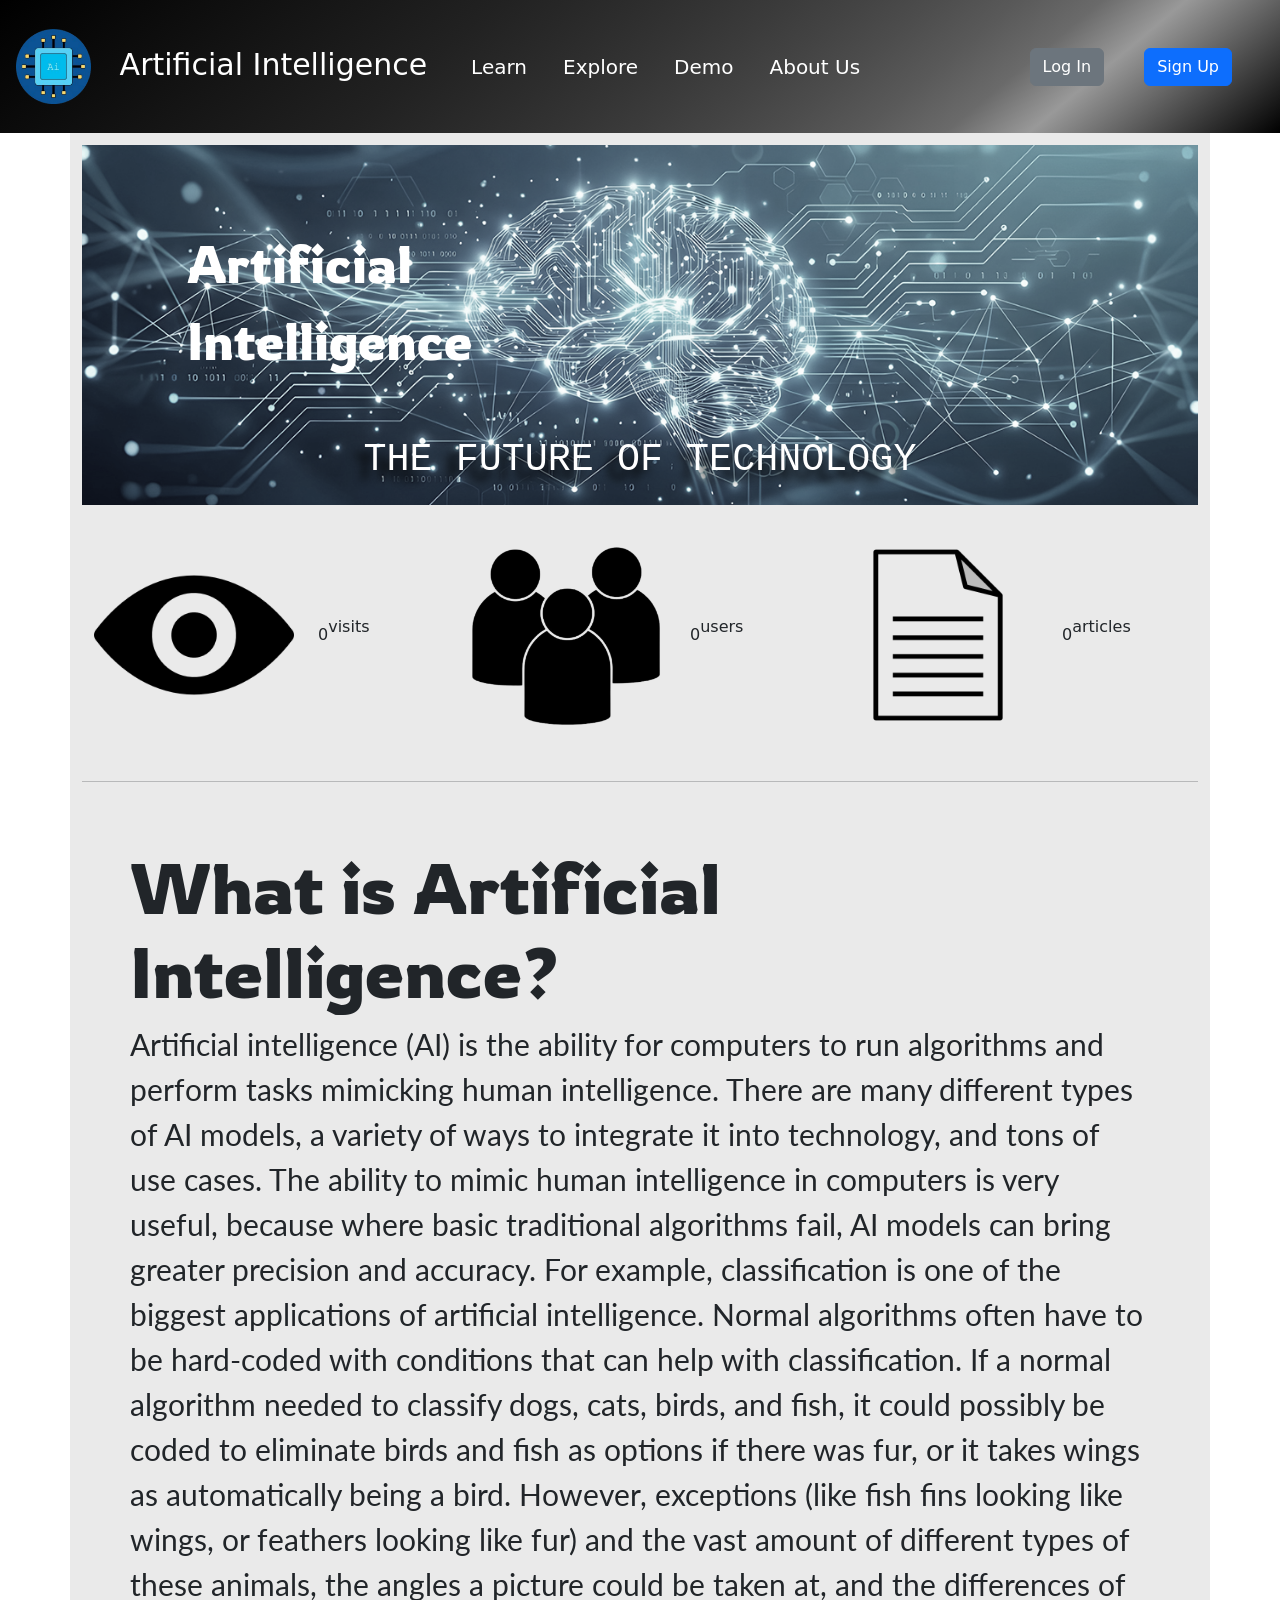
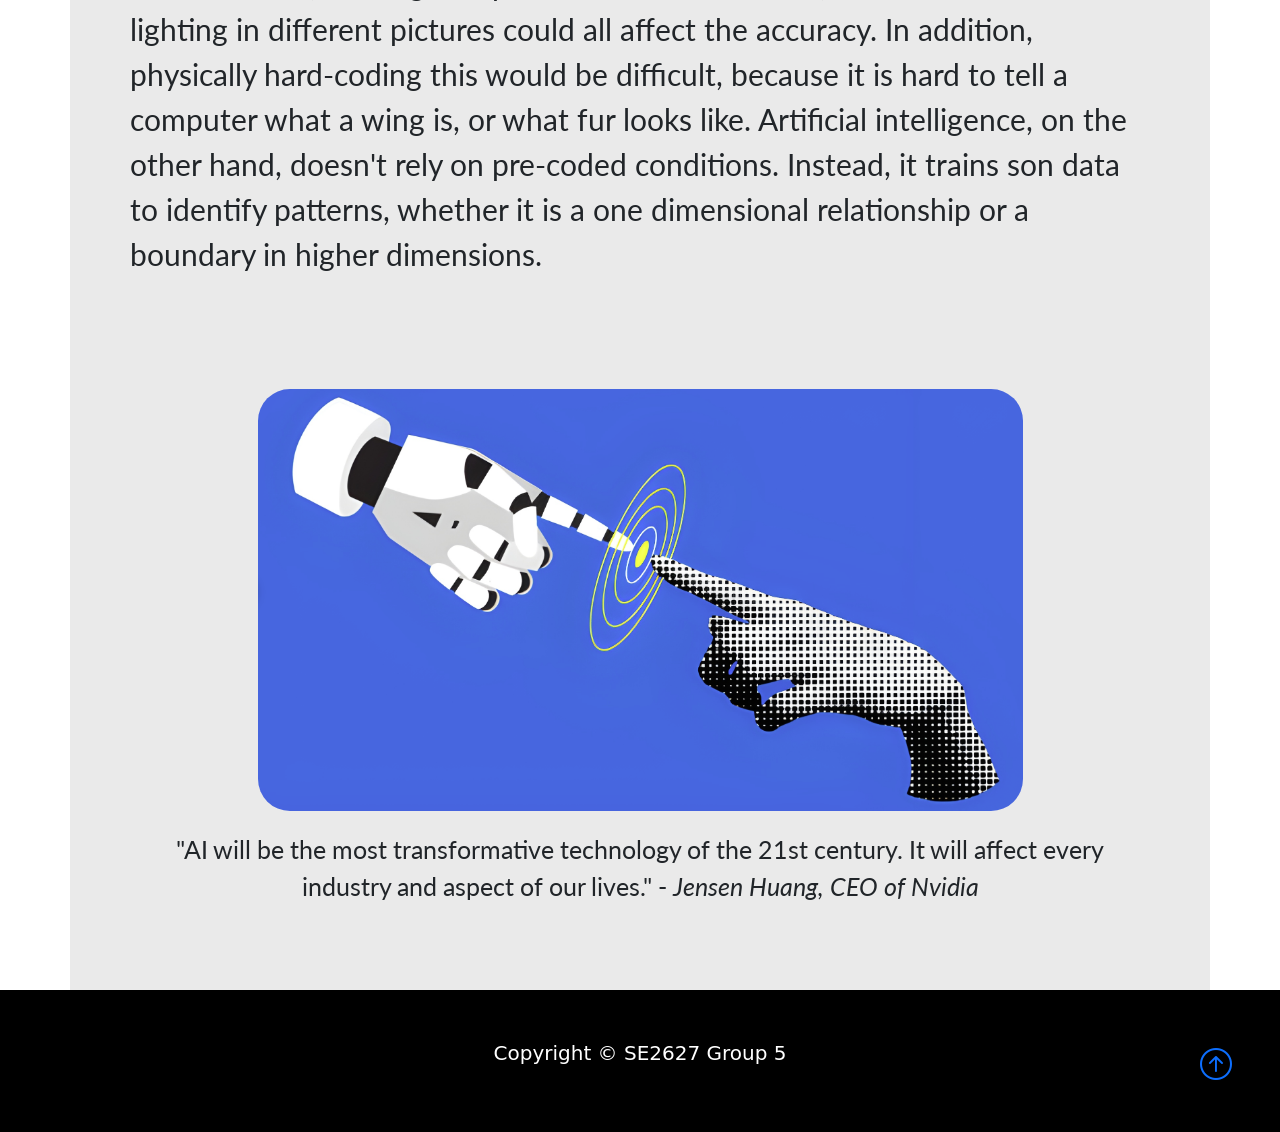
==== index.html @ 931334d9 "header fixing - minor css edits - container update" ====
<!doctype html>
<html lang="en">
  <head>
    <meta charset="UTF-8" />
    <meta name="viewport" content="width=device-width, initial-scale=1.0" />
    <title>Artificial Intelligence</title>
    <link rel="stylesheet" href="styles.css" />
    <link
      href="https://cdn.jsdelivr.net/npm/bootstrap@5.3.8/dist/css/bootstrap.min.css"
      rel="stylesheet"
      integrity="sha384-sRIl4kxILFvY47J16cr9ZwB07vP4J8+LH7qKQnuqkuIAvNWLzeN8tE5YBujZqJLB"
      crossorigin="anonymous"
    />
    <link
      rel="stylesheet"
      href="https://cdn.jsdelivr.net/npm/bootstrap-icons@1.13.1/font/bootstrap-icons.min.css"
    />

    <script
      src="https://cdn.jsdelivr.net/npm/bootstrap@5.3.8/dist/js/bootstrap.bundle.min.js"
      integrity="sha384-FKyoEForCGlyvwx9Hj09JcYn3nv7wiPVlz7YYwJrWVcXK/BmnVDxM+D2scQbITxI"
      crossorigin="anonymous"
    ></script>

    <link rel="icon" href="img/logo.png" />
  </head>

  <body>
    <header>
      <nav class="navbar navbar-expand-lg fixed-top">
        <div class="container-fluid p-3">
          <a class="navbar-brand text navtitle" href="#">
            <img src="img/logo.png" alt="logo" height="75" />
            &nbsp;&nbsp;Artificial Intelligence
          </a>
          <button
            class="navbar-toggler"
            type="button"
            data-bs-toggle="collapse"
            data-bs-target="#navbarSupportedContent"
            aria-controls="navbarSupportedContent"
            aria-expanded="false"
            aria-label="Toggle navigation"
          >
            <span class="navbar-toggler-icon"></span>
          </button>
          <div class="collapse navbar-collapse" id="navbarSupportedContent">
            <ul class="navbar-nav">
              <li class="nav-item">
                <a class="nav-link text" href="learn.html">Learn</a>
              </li>
              <li class="nav-item">
                <a class="nav-link text" href="explore.html">Explore</a>
              </li>
              <li class="nav-item">
                <a class="nav-link text" href="demo.html">Demo</a>
              </li>
              <li class="nav-item">
                <a class="nav-link text" href="about-us.html">About Us</a>
              </li>
            </ul>
            <div class="navbar-nav ms-auto">
              <button class="btn btn-secondary nav-btn-format" type="button">
                Log In
              </button>
              <button class="btn btn-primary nav-btn-format" type="button">
                Sign Up
              </button>
            </div>
          </div>
        </div>
      </nav>
    </header>
    <div class="container-xl" style="padding-top: 60px;">
        <section class="head-title" style="margin-top: 85px;">
          <div class="container-fluid">
              <div class="row">
              <div class="col-5 offset-1">
                  <p class="title-text">Artificial Intelligence</p>
              </div>
              </div>
              <div class="row">
              <p class="subtitle-text text-center">THE FUTURE OF TECHNOLOGY</p>
              </div>
          </div>
        </section>
        <section class="stats">
        <div class="container-fluid">
            <div class="row">
            <div class="col visits d-inline stat-img">
                <img src="img/views.png" alt="Views" height="80" />
            </div>
            <div class="col stat-txt d-flex justify-items-center">
                <span class="visits-amount">0</span>
                <p class="visits-text">visits</p>
            </div>
            <div class="col users d-inline stat-img">
                <img src="img/users.png" alt="Users" />
            </div>
            <div class="col stat-txt d-flex justify-items-center">
                <span class="users-amount">0</span>
                <p class="users-text">users</p>
            </div>
            <div class="col articles d-inline stat-img">
                <img src="img/articles.png" alt="Articles" />
            </div>
            <div class="col stat-txt d-flex justify-items-center">
                <span class="articles-amount">0</span>
                <p class="articles-text">articles</p>
            </div>
            </div>
        </div>
        </section>
        <hr />
        <section class="main-content">
            <div class="container-fluid p-5">
                <h1 class="subtitle">What is Artificial Intelligence?</h1>
                <p class="subtext">Artificial intelligence (AI) is the ability for computers to run algorithms and perform tasks mimicking
                    human intelligence. There are many different types of AI models, a variety of ways to integrate it into
                    technology, and tons of use cases. The ability to mimic human intelligence in computers is very useful,
                    because where basic traditional algorithms fail, AI models can bring greater precision and accuracy. For
                    example, classification is one of the biggest applications of artificial intelligence. Normal algorithms
                    often have to be hard-coded with conditions that can help with classification. If a normal algorithm
                    needed to classify dogs, cats, birds, and fish, it could possibly be coded to eliminate birds and fish
                    as options if there was fur, or it takes wings as automatically being a bird. However, exceptions (like
                    fish fins looking like wings, or feathers looking like fur) and the vast amount of different types of
                    these animals, the angles a picture could be taken at, and the differences of lighting in different
                    pictures could all affect the accuracy. In addition, physically hard-coding this would be difficult,
                    because it is hard to tell a computer what a wing is, or what fur looks like. Artificial intelligence,
                    on the other hand, doesn't rely on pre-coded conditions. Instead, it trains son data to identify
                    patterns, whether it is a one dimensional relationship or a boundary in higher dimensions.</p>
            </div>
            <div class="d-flex justify-content-center text-center p-5">
                <figure>
                    <img src="img/ai-human.png" alt="Robot and human hands" style="width: 75%;" class="rounded-5">
                    <figcaption>"AI will be the most transformative technology of the 21st century. It will affect every industry and aspect of our lives." - <em>Jensen Huang, CEO of Nvidia</em></figcaption>
                </figure>
                
            </div>
        </section>
    </div>
    <footer class="p-5 footer text-light text-center position-relative">
      <div class="container">
        <p class="lead footing">Copyright &copy; SE2627 Group 5</p>
        <a href="#" class="position-absolute bottom-0 end-0 p-5">
          <i class="bi bi-arrow-up-circle h2 icon-white"></i>
        </a>
      </div>
    </footer>
  </body>
</html>
---- styles.css ----
/* Imports */
@import url('https://fonts.googleapis.com/css2?family=Lato:ital,wght@0,100;0,300;0,400;0,700;0,900;1,100;1,300;1,400;1,700;1,900&family=Rowdies:wght@300;400;700&display=swap');

:root {
    --title-family: 'Rowdies', sans-serif;
    --general-family: 'Lato', sans-serif;
}

.nav-btn-format {
    margin-right: 2rem;
    margin-left: 0.5rem;
}

nav {
    background-image: linear-gradient(320deg, #000, #999, 35%, #000);
}

html {
    background-color: #FFFFFF;
}

div.container-xl {
    background-color: #EAEAEA !important;
}

a.text {
    color: white !important;
    transition: color 0.7s;
    display: inline-block;
    position: relative;
}

a.text:hover {
    color: rgb(188, 188, 188) !important;
}

a.text::after {
    content: '';
    width: 100%;
    transform: scaleX(0%);
    height: 2px;
    left: 0;
    bottom: 0;
    background-color: white !important;
    transition: transform 1s;
}

a.text:hover::after {
    transform: scaleX(100%)
}

a.navtitle {
    font-size: 30px;
}

li.nav-item {
    margin-left: 20px;
    font-size: 20px;
}

h1.main {
    font-family: var(--title-family);
    font-size: 7vw;
    justify-self: center;
    margin-top: 3rem;
}

h1.subtitle {
    font-family: var(--title-family);
    font-size: 70px;
}

p.subtext {
    font-family: var(--general-family);
    font-size: 30px;
}

figcaption {
    font-family: var(--general-family);
    font-size: 25px;
    padding: 20px;
}

footer {
    background-color: #000;
}

p.footing {
    color: white;
}

section.head-title {
    background-image: url("img/header.png");
    background-size: 100%;
    width: 100%;
    background-position: left center;
    filter: grayscale(75%);
}

section.learn-title {
    background-color: #1C3361;
}

section.head-title p.title-text {
    font-family: var(--title-family);
    font-size: 4vw;
    color: white;
    padding-top: 9vh;
}

section.head-title p.subtitle-text {
    font-family: 'Courier New', Courier, monospace;
    font-size: 3vw;
    color: white;
    text-shadow: -10px 10px 10px rgb(0, 0, 0);
    padding-top: 4vh;
}

section.stats img {
    height: 200px;
}

section.stats {
    padding: 30px 0;
}

section.stats div.stat-img {
    justify-items: flex-end;
    text-align: right;
}

section.stats div.stat-txt {
    justify-items: flex-start;
    align-items: center;
}

section.carousel {
    max-width: 90%;
    height: auto;
    margin: 50px auto;
}

.carousel-control-prev:hover, .carousel-control-next:hover {
    background-color:rgba(188, 188, 188, 0.2) !important;
}

.carousel-control-prev-icon, .carousel-control-next-icon {
    background-color:rgb(0, 0, 0) !important;
    border-radius: 9px;
}

section.learn p.title-text {
    font-family: var(--title-family);
    font-size: 5vw;
    text-align: center;
}


.code-piece-learn{
    width: 97%;
    margin: auto;
    border: 3px solid #EAEAEA;
    border-radius: 6px;
    position: relative;
    padding: 0.5rem;
    background-color: #F2F2F2;
}

section.learn .text-piece-learn{
    width: 97%;
    margin: auto;
    border-radius: 3px;
    position: relative;
    padding: 0.5rem;
    font-family: var(--general-family);
    font-size: 18px;
}

div.card {
    transition: transform 0.5s cubic-bezier(0.175, 0.885, 0.32, 1.875) 0s;
    margin: 1rem 1rem 10rem 1rem;
    max-width: 30rem;
    height: auto;
    justify-self: center;
}

div.card:hover {
    transform: rotate(5deg);
}
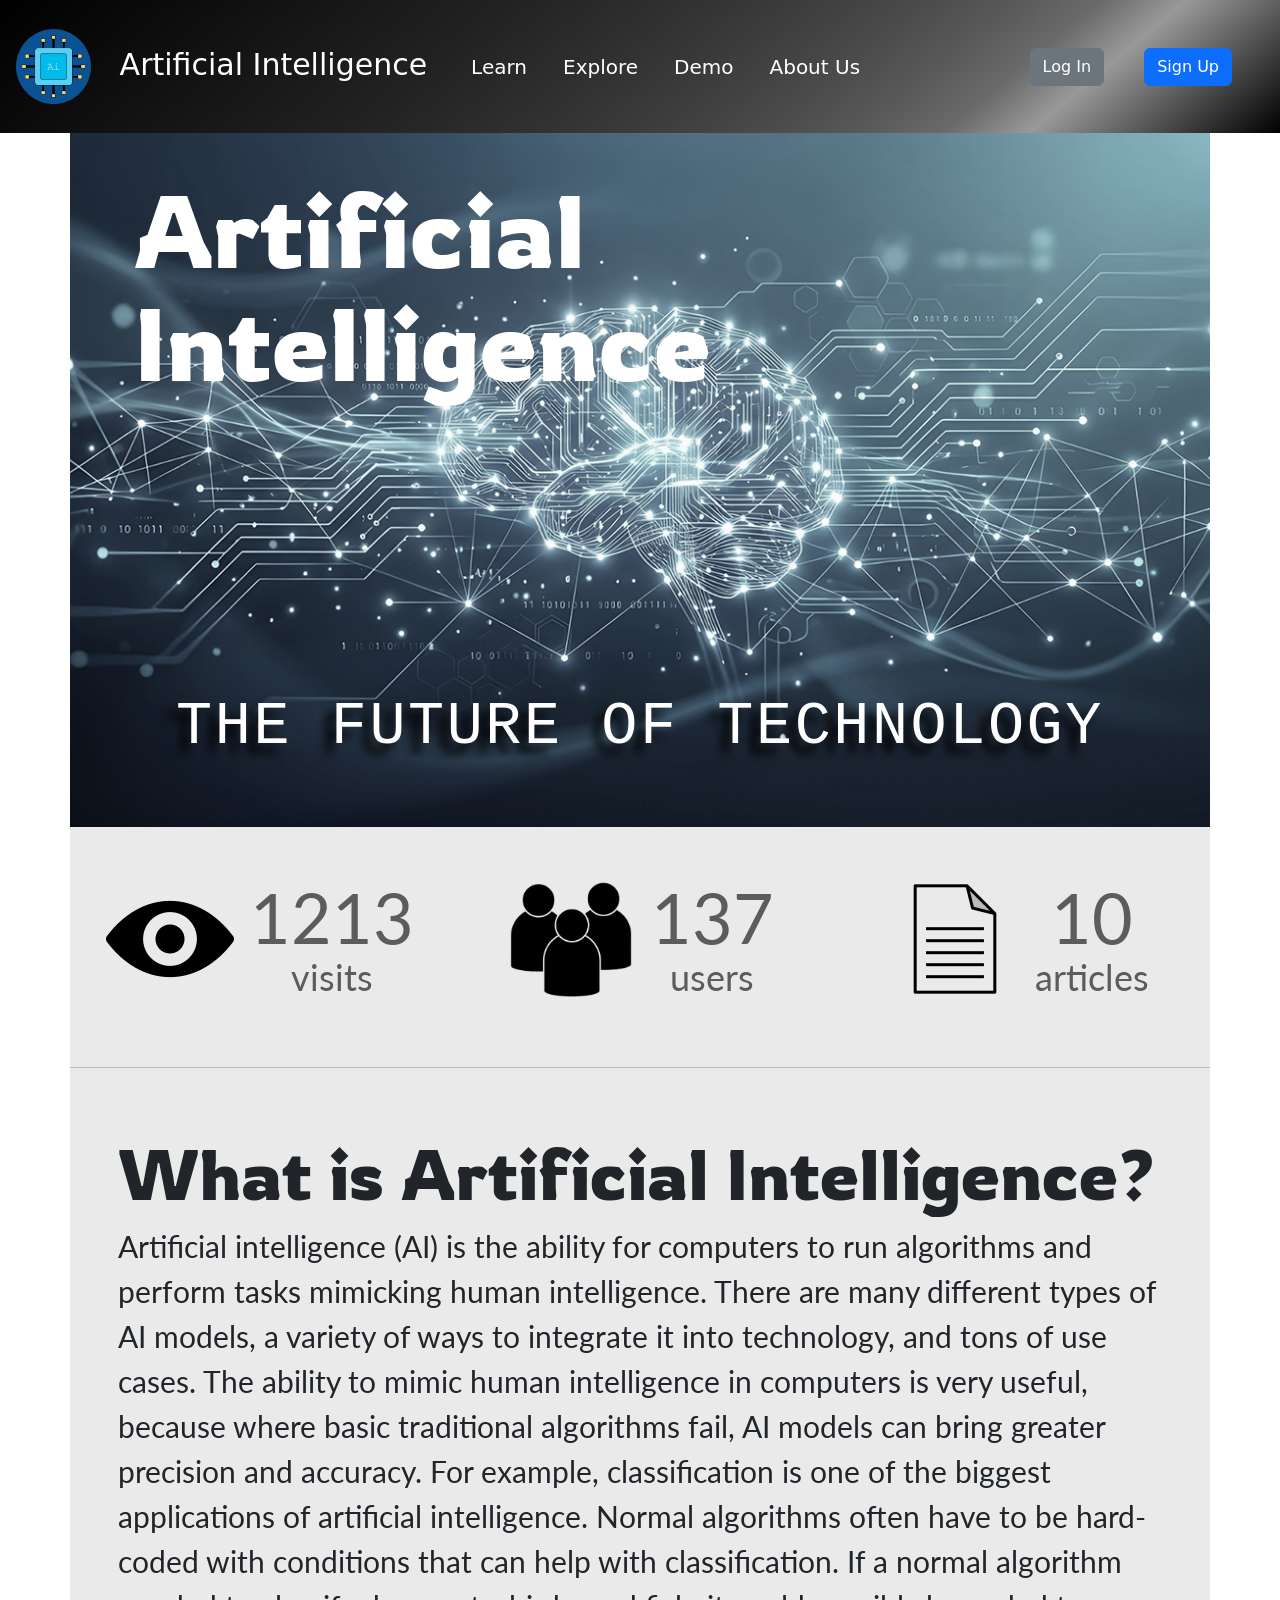
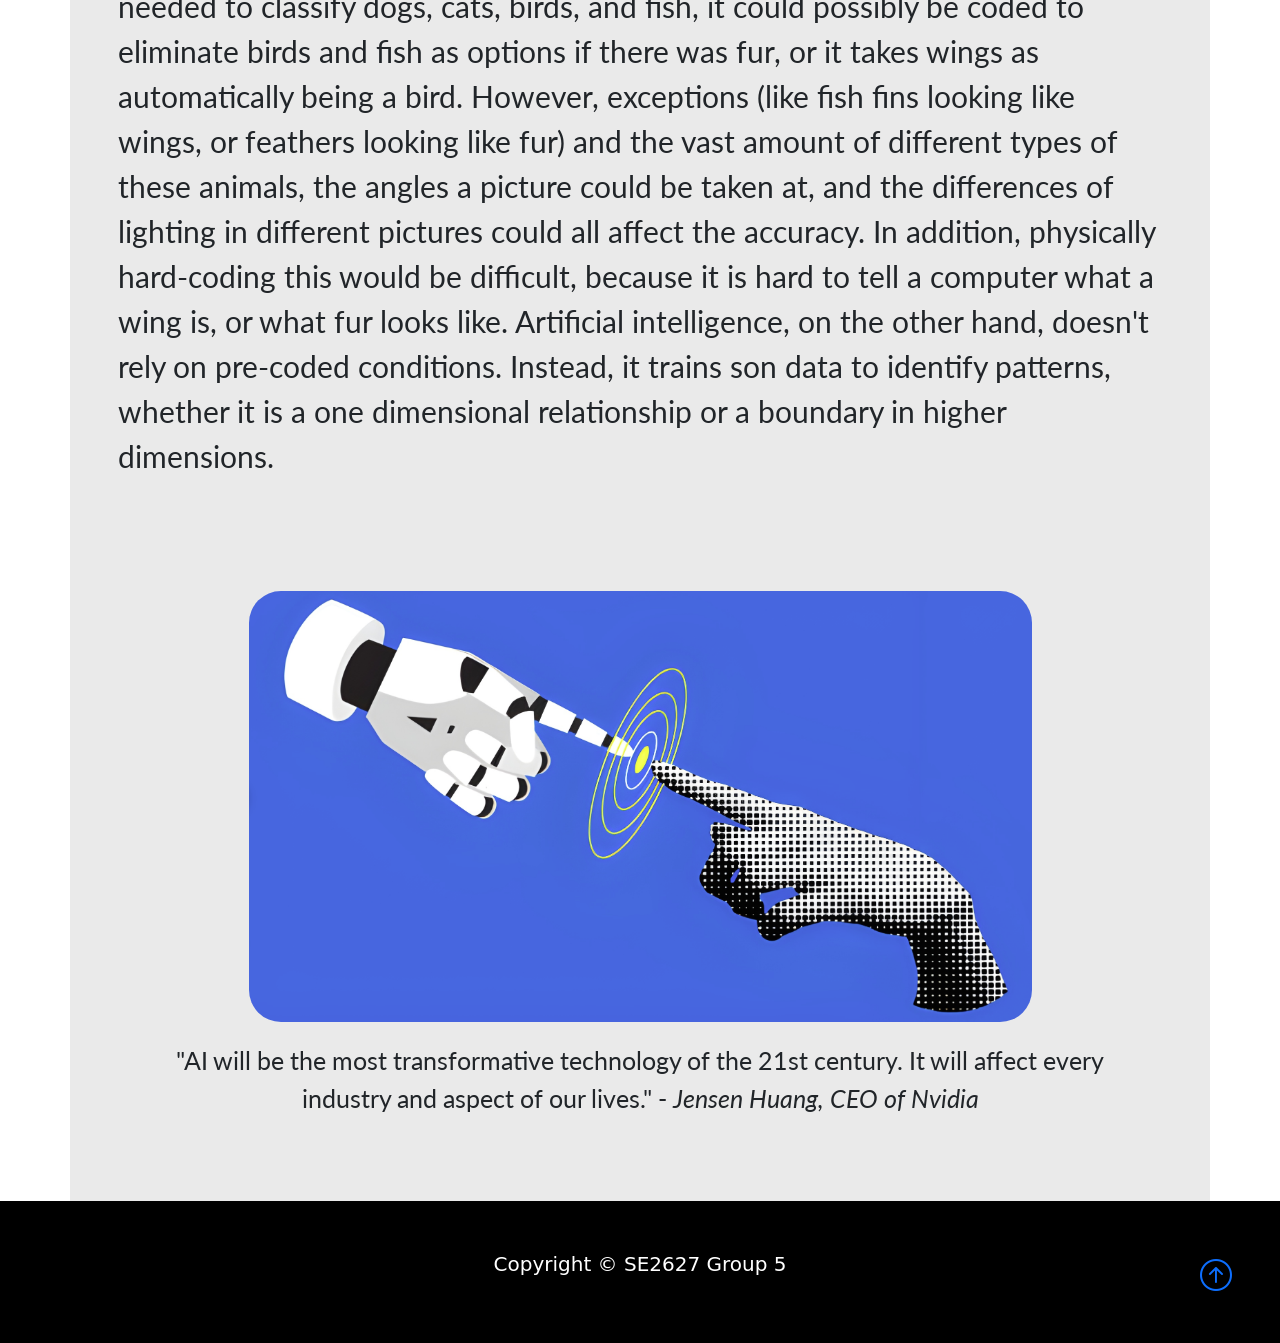
==== commit f0ec383d: "adaptable hero update - made the hero header more adaptable to different screen sizes" ====
--- a/index.html
+++ b/index.html
@@ -1,151 +1,146 @@
 <!doctype html>
 <html lang="en">
-  <head>
-    <meta charset="UTF-8" />
-    <meta name="viewport" content="width=device-width, initial-scale=1.0" />
-    <title>Artificial Intelligence</title>
-    <link rel="stylesheet" href="styles.css" />
-    <link
-      href="https://cdn.jsdelivr.net/npm/bootstrap@5.3.8/dist/css/bootstrap.min.css"
-      rel="stylesheet"
-      integrity="sha384-sRIl4kxILFvY47J16cr9ZwB07vP4J8+LH7qKQnuqkuIAvNWLzeN8tE5YBujZqJLB"
-      crossorigin="anonymous"
-    />
-    <link
-      rel="stylesheet"
-      href="https://cdn.jsdelivr.net/npm/bootstrap-icons@1.13.1/font/bootstrap-icons.min.css"
-    />
 
-    <script
-      src="https://cdn.jsdelivr.net/npm/bootstrap@5.3.8/dist/js/bootstrap.bundle.min.js"
-      integrity="sha384-FKyoEForCGlyvwx9Hj09JcYn3nv7wiPVlz7YYwJrWVcXK/BmnVDxM+D2scQbITxI"
-      crossorigin="anonymous"
-    ></script>
+<head>
+  <meta charset="UTF-8" />
+  <meta name="viewport" content="width=device-width, initial-scale=1.0" />
+  <title>Artificial Intelligence</title>
+  <link rel="stylesheet" href="styles.css" />
+  <link href="https://cdn.jsdelivr.net/npm/bootstrap@5.3.8/dist/css/bootstrap.min.css" rel="stylesheet"
+    integrity="sha384-sRIl4kxILFvY47J16cr9ZwB07vP4J8+LH7qKQnuqkuIAvNWLzeN8tE5YBujZqJLB" crossorigin="anonymous" />
+  <link rel="stylesheet" href="https://cdn.jsdelivr.net/npm/bootstrap-icons@1.13.1/font/bootstrap-icons.min.css" />
 
-    <link rel="icon" href="img/logo.png" />
-  </head>
+  <script src="https://cdn.jsdelivr.net/npm/bootstrap@5.3.8/dist/js/bootstrap.bundle.min.js"
+    integrity="sha384-FKyoEForCGlyvwx9Hj09JcYn3nv7wiPVlz7YYwJrWVcXK/BmnVDxM+D2scQbITxI"
+    crossorigin="anonymous"></script>
 
-  <body>
-    <header>
-      <nav class="navbar navbar-expand-lg fixed-top">
-        <div class="container-fluid p-3">
-          <a class="navbar-brand text navtitle" href="#">
-            <img src="img/logo.png" alt="logo" height="75" />
-            &nbsp;&nbsp;Artificial Intelligence
-          </a>
-          <button
-            class="navbar-toggler"
-            type="button"
-            data-bs-toggle="collapse"
-            data-bs-target="#navbarSupportedContent"
-            aria-controls="navbarSupportedContent"
-            aria-expanded="false"
-            aria-label="Toggle navigation"
-          >
-            <span class="navbar-toggler-icon"></span>
-          </button>
-          <div class="collapse navbar-collapse" id="navbarSupportedContent">
-            <ul class="navbar-nav">
-              <li class="nav-item">
-                <a class="nav-link text" href="learn.html">Learn</a>
-              </li>
-              <li class="nav-item">
-                <a class="nav-link text" href="explore.html">Explore</a>
-              </li>
-              <li class="nav-item">
-                <a class="nav-link text" href="demo.html">Demo</a>
-              </li>
-              <li class="nav-item">
-                <a class="nav-link text" href="about-us.html">About Us</a>
-              </li>
-            </ul>
-            <div class="navbar-nav ms-auto">
-              <button class="btn btn-secondary nav-btn-format" type="button">
-                Log In
-              </button>
-              <button class="btn btn-primary nav-btn-format" type="button">
-                Sign Up
-              </button>
+  <link rel="icon" href="img/logo.png" />
+</head>
+
+<body>
+  <header>
+    <nav class="navbar navbar-expand-lg fixed-top">
+      <div class="container-fluid p-3">
+        <a class="navbar-brand text navtitle" href="#">
+          <img src="img/logo.png" alt="logo" height="75" />
+          &nbsp;&nbsp;Artificial Intelligence
+        </a>
+        <button class="navbar-toggler" type="button" data-bs-toggle="collapse" data-bs-target="#navbarSupportedContent"
+          aria-controls="navbarSupportedContent" aria-expanded="false" aria-label="Toggle navigation">
+          <span class="navbar-toggler-icon"></span>
+        </button>
+        <div class="collapse navbar-collapse" id="navbarSupportedContent">
+          <ul class="navbar-nav">
+            <li class="nav-item">
+              <a class="nav-link text" href="learn.html">Learn</a>
+            </li>
+            <li class="nav-item">
+              <a class="nav-link text" href="explore.html">Explore</a>
+            </li>
+            <li class="nav-item">
+              <a class="nav-link text" href="demo.html">Demo</a>
+            </li>
+            <li class="nav-item">
+              <a class="nav-link text" href="about-us.html">About Us</a>
+            </li>
+          </ul>
+          <div class="navbar-nav ms-auto">
+            <button class="btn btn-secondary nav-btn-format" type="button">
+              Log In
+            </button>
+            <button class="btn btn-primary nav-btn-format" type="button">
+              Sign Up
+            </button>
+          </div>
+        </div>
+      </div>
+    </nav>
+  </header>
+  <div class="container-xl">
+    <section class="head-title">
+      <div class="hero-content">
+        <h1 class="title-text">Artificial Intelligence</h1>
+        <p class="subtitle-text text-center">THE FUTURE OF TECHNOLOGY</p>
+      </div>
+    </section>
+    <section class="stats py-4 py-md-5">
+      <div class="container-fluid">
+        <div class="row align-items-center g-4">
+          <div class="col-12 col-md-4">
+            <div class="d-flex align-items-center justify-content-center gap-3">
+              <img src="img/views.png" alt="Visits" class="stat-icon">
+
+              <div class="stat-txt text-center">
+                <span class="visits-amount stat-amount">1213</span>
+                <p class="visits-text stat-label mb-0">visits</p>
+              </div>
+            </div>
+          </div>
+
+          <!-- Users statistic -->
+          <div class="col-12 col-md-4">
+            <div class="d-flex align-items-center justify-content-center gap-3">
+              <img src="img/users.png" alt="Users" class="stat-icon">
+
+              <div class="stat-txt text-center">
+                <span class="users-amount stat-amount">137</span>
+                <p class="users-text stat-label mb-0">users</p>
+              </div>
+            </div>
+          </div>
+
+          <!-- Articles statistic -->
+          <div class="col-12 col-md-4">
+            <div class="d-flex align-items-center justify-content-center gap-3">
+              <img src="img/articles.png" alt="Articles" class="stat-icon">
+
+              <div class="stat-txt text-center">
+                <span class="articles-amount stat-amount">10</span>
+                <p class="articles-text stat-label mb-0">articles</p>
+              </div>
             </div>
           </div>
         </div>
-      </nav>
-    </header>
-    <div class="container-xl" style="padding-top: 60px;">
-        <section class="head-title" style="margin-top: 85px;">
-          <div class="container-fluid">
-              <div class="row">
-              <div class="col-5 offset-1">
-                  <p class="title-text">Artificial Intelligence</p>
-              </div>
-              </div>
-              <div class="row">
-              <p class="subtitle-text text-center">THE FUTURE OF TECHNOLOGY</p>
-              </div>
-          </div>
-        </section>
-        <section class="stats">
-        <div class="container-fluid">
-            <div class="row">
-            <div class="col visits d-inline stat-img">
-                <img src="img/views.png" alt="Views" height="80" />
-            </div>
-            <div class="col stat-txt d-flex justify-items-center">
-                <span class="visits-amount">0</span>
-                <p class="visits-text">visits</p>
-            </div>
-            <div class="col users d-inline stat-img">
-                <img src="img/users.png" alt="Users" />
-            </div>
-            <div class="col stat-txt d-flex justify-items-center">
-                <span class="users-amount">0</span>
-                <p class="users-text">users</p>
-            </div>
-            <div class="col articles d-inline stat-img">
-                <img src="img/articles.png" alt="Articles" />
-            </div>
-            <div class="col stat-txt d-flex justify-items-center">
-                <span class="articles-amount">0</span>
-                <p class="articles-text">articles</p>
-            </div>
-            </div>
-        </div>
-        </section>
-        <hr />
-        <section class="main-content">
-            <div class="container-fluid p-5">
-                <h1 class="subtitle">What is Artificial Intelligence?</h1>
-                <p class="subtext">Artificial intelligence (AI) is the ability for computers to run algorithms and perform tasks mimicking
-                    human intelligence. There are many different types of AI models, a variety of ways to integrate it into
-                    technology, and tons of use cases. The ability to mimic human intelligence in computers is very useful,
-                    because where basic traditional algorithms fail, AI models can bring greater precision and accuracy. For
-                    example, classification is one of the biggest applications of artificial intelligence. Normal algorithms
-                    often have to be hard-coded with conditions that can help with classification. If a normal algorithm
-                    needed to classify dogs, cats, birds, and fish, it could possibly be coded to eliminate birds and fish
-                    as options if there was fur, or it takes wings as automatically being a bird. However, exceptions (like
-                    fish fins looking like wings, or feathers looking like fur) and the vast amount of different types of
-                    these animals, the angles a picture could be taken at, and the differences of lighting in different
-                    pictures could all affect the accuracy. In addition, physically hard-coding this would be difficult,
-                    because it is hard to tell a computer what a wing is, or what fur looks like. Artificial intelligence,
-                    on the other hand, doesn't rely on pre-coded conditions. Instead, it trains son data to identify
-                    patterns, whether it is a one dimensional relationship or a boundary in higher dimensions.</p>
-            </div>
-            <div class="d-flex justify-content-center text-center p-5">
-                <figure>
-                    <img src="img/ai-human.png" alt="Robot and human hands" style="width: 75%;" class="rounded-5">
-                    <figcaption>"AI will be the most transformative technology of the 21st century. It will affect every industry and aspect of our lives." - <em>Jensen Huang, CEO of Nvidia</em></figcaption>
-                </figure>
-                
-            </div>
-        </section>
+      </div>
+    </section>
+    <hr />
+    <section class="main-content">
+      <div class="container-fluid p-5">
+        <h1 class="subtitle">What is Artificial Intelligence?</h1>
+        <p class="subtext">Artificial intelligence (AI) is the ability for computers to run algorithms and perform tasks
+          mimicking
+          human intelligence. There are many different types of AI models, a variety of ways to integrate it into
+          technology, and tons of use cases. The ability to mimic human intelligence in computers is very useful,
+          because where basic traditional algorithms fail, AI models can bring greater precision and accuracy. For
+          example, classification is one of the biggest applications of artificial intelligence. Normal algorithms
+          often have to be hard-coded with conditions that can help with classification. If a normal algorithm
+          needed to classify dogs, cats, birds, and fish, it could possibly be coded to eliminate birds and fish
+          as options if there was fur, or it takes wings as automatically being a bird. However, exceptions (like
+          fish fins looking like wings, or feathers looking like fur) and the vast amount of different types of
+          these animals, the angles a picture could be taken at, and the differences of lighting in different
+          pictures could all affect the accuracy. In addition, physically hard-coding this would be difficult,
+          because it is hard to tell a computer what a wing is, or what fur looks like. Artificial intelligence,
+          on the other hand, doesn't rely on pre-coded conditions. Instead, it trains son data to identify
+          patterns, whether it is a one dimensional relationship or a boundary in higher dimensions.</p>
+      </div>
+      <div class="d-flex justify-content-center text-center p-5">
+        <figure>
+          <img src="img/ai-human.png" alt="Robot and human hands" style="width: 75%;" class="rounded-5">
+          <figcaption>"AI will be the most transformative technology of the 21st century. It will affect every industry
+            and aspect of our lives." - <em>Jensen Huang, CEO of Nvidia</em></figcaption>
+        </figure>
+
+      </div>
+    </section>
+  </div>
+  <footer class="p-5 footer text-light text-center position-relative">
+    <div class="container">
+      <p class="lead footing">Copyright &copy; SE2627 Group 5</p>
+      <a href="#" class="position-absolute bottom-0 end-0 p-5">
+        <i class="bi bi-arrow-up-circle h2 icon-white"></i>
+      </a>
     </div>
-    <footer class="p-5 footer text-light text-center position-relative">
-      <div class="container">
-        <p class="lead footing">Copyright &copy; SE2627 Group 5</p>
-        <a href="#" class="position-absolute bottom-0 end-0 p-5">
-          <i class="bi bi-arrow-up-circle h2 icon-white"></i>
-        </a>
-      </div>
-    </footer>
-  </body>
-</html>
+  </footer>
+</body>
+
+</html>
--- a/styles.css
+++ b/styles.css
@@ -21,6 +21,8 @@
 
 div.container-xl {
     background-color: #EAEAEA !important;
+    --bs-gutter-x: 0;
+    margin-top: 110px;
 }
 
 a.text {
@@ -89,55 +91,122 @@
     color: white;
 }
 
-section.head-title {
-    background-image: url("img/header.png");
-    background-size: 100%;
-    width: 100%;
-    background-position: left center;
-    filter: grayscale(75%);
-}
-
 section.learn-title {
     background-color: #1C3361;
-}
-
-section.head-title p.title-text {
-    font-family: var(--title-family);
-    font-size: 4vw;
-    color: white;
-    padding-top: 9vh;
+    background-size: 100%;
+    background-position: left center;
+}
+
+section.head-title {
+    position: relative;
+    min-height: clamp(400px, 56vw, 820px);
+    background-image: url("img/header.png");
+    background-size: cover;
+    width: 100%;
+    background-position: center;
+    background-repeat: no-repeat;
+    filter: grayscale(75%);
+    display: flex;
+    flex-direction: column;
+    padding: clamp(1.5rem, 5vw, 5rem);
+    overflow: hidden;
+}
+
+section.head-title .title-text {
+    font-family: var(--title-family);
+    font-size: clamp(3.2rem, 8vw, 8rem);
+    font-weight: 500;
+    line-height: 1.1;
+    max-width: 85%;
+    overflow-wrap: break-word;
+    color: white;
 }
 
 section.head-title p.subtitle-text {
     font-family: 'Courier New', Courier, monospace;
-    font-size: 3vw;
-    color: white;
+    font-size: clamp(1rem, 4.7vw, 4.5rem);
+    color: white;
+    line-height: 1.2;
+    letter-spacing: clamp(0.02em, 0.2vw, 0.08em);
     text-shadow: -10px 10px 10px rgb(0, 0, 0);
-    padding-top: 4vh;
-}
-
-section.stats img {
-    height: 200px;
-}
+    text-align: center;
+    overflow-wrap: anywhere;
+}
+
+
+section.head-title .hero-content {
+    flex: 1;
+    display: flex;
+    flex-direction: column;
+    justify-content: space-between;
+    gap: 2rem;
+    min-height: 0;
+}
+
+
+@media (max-width: 576px) {
+    section.head-title {
+        min-height: 420px;
+        padding: 1.25rem;
+    }
+
+    section.head-title .title-text {
+        font-size: clamp(3rem, 11vw, 4.5rem);
+        max-width: 100%;
+        line-height: 1.05;
+    }
+
+    section.head-title p.subtitle-text {
+        font-size: clamp(1.1rem, 5vw, 1.8rem);
+        line-height: 1.3;
+        letter-spacing: 0.04em;
+    }
+
+    section.head-title .hero-content {
+        gap: 1.5rem;
+    }
+}
+
+
+section.head-title .title-text {
+    margin: 0;
+}
+
+section.head-title p.subtitle-text {
+    margin: 0;
+    padding: 0;
+}
+
 
 section.stats {
-    padding: 30px 0;
-}
-
-section.stats div.stat-img {
-    justify-items: flex-end;
-    text-align: right;
-}
-
-section.stats div.stat-txt {
-    justify-items: flex-start;
-    align-items: center;
+    color: #5c5c5c;
+}
+
+section.stats .stat-icon {
+    width: clamp(65px, 10vw, 140px);
+    height: auto;
+    flex-shrink: 0;
+    object-fit: contain;
+}
+
+section.stats .stat-amount {
+    display: block;
+    font-family: var(--general-family);
+    font-size: clamp(3rem, 5.5vw, 7rem);
+    font-weight: 400;
+    line-height: 1.1;
+}
+
+section.stats .stat-label {
+    font-family: var(--general-family);
+    font-size: clamp(1.25rem, 2.8vw, 3rem);
+    line-height: 1.2;
 }
 
 section.carousel {
     max-width: 90%;
     height: auto;
-    margin: 50px auto;
+    margin: 4.5rem auto 4.5rem auto;
 }
 
 .carousel-control-prev:hover, .carousel-control-next:hover {
@@ -151,10 +220,18 @@
 
 section.learn p.title-text {
     font-family: var(--title-family);
-    font-size: 5vw;
+    font-size: 7.5vw;
     text-align: center;
-}
-
+    color: white;
+}
+
+section.learn p.subtitle-text {
+    font-family: 'Courier New', Courier, monospace;
+    font-size: 3vw;
+    color: white;
+    text-shadow: -10px 10px 10px rgb(0, 0, 0);
+    padding-top: 4vh;
+}
 
 .code-piece-learn{
     width: 97%;
@@ -186,4 +263,19 @@
 
 div.card:hover {
     transform: rotate(5deg);
+}
+section.learn .row {
+    padding-top: 200px;
+}
+
+section.learn a.button {
+    font-family: var(--general-family);
+    font-size: 20px;
+    background-color: white;
+    color: #1C3361;
+    border-radius: 5px;
+    padding: 0.5rem 1rem;
+    transition: background-color 0.5s, color 0.5s;
+    margin: 200px auto;
+    position: relative;
 }
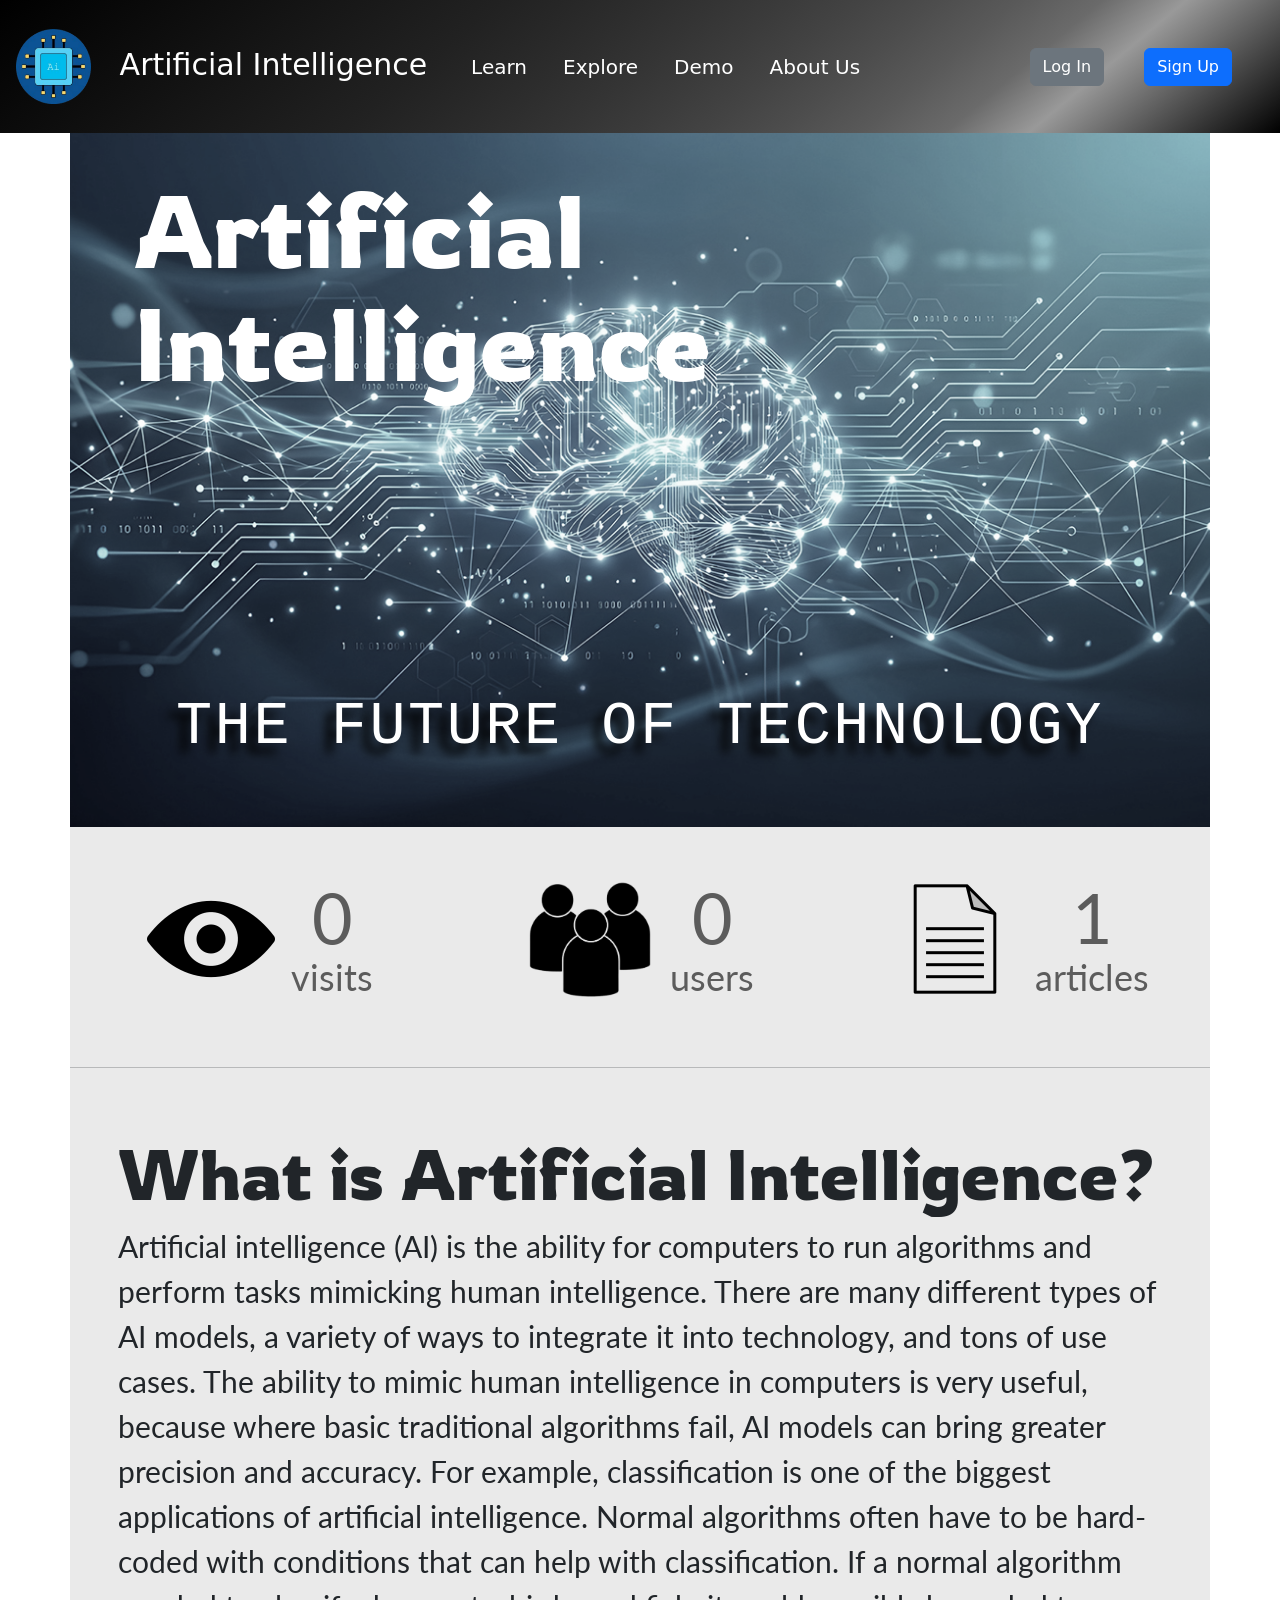
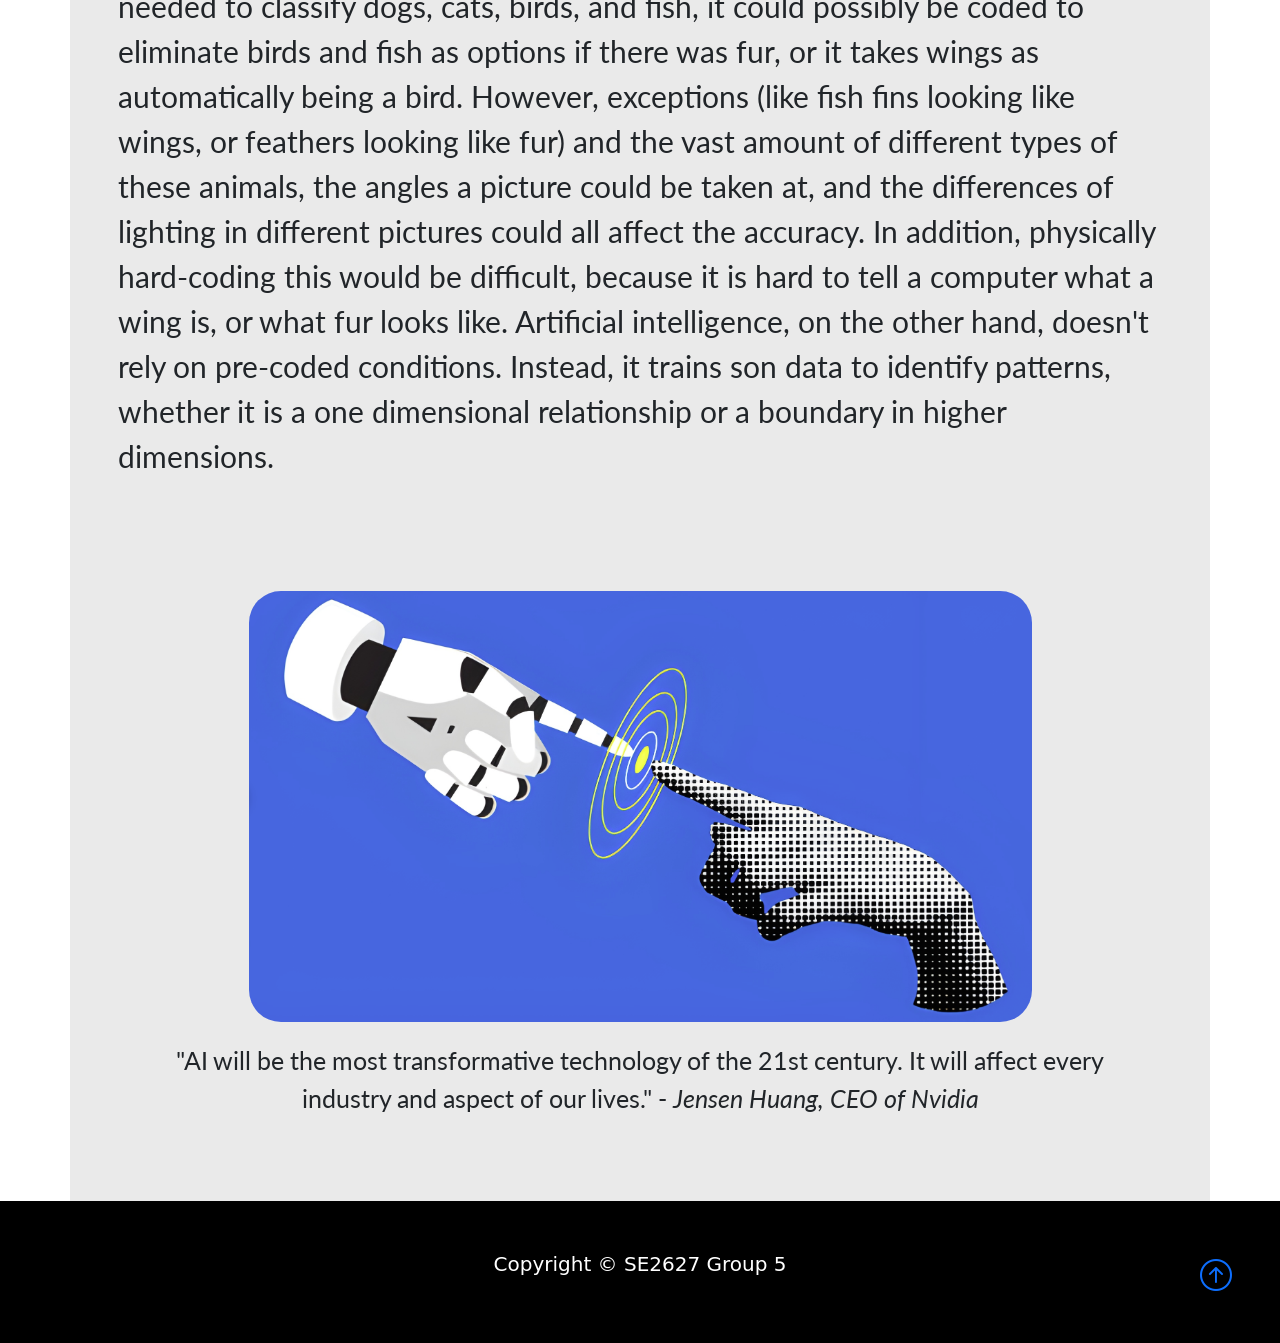
==== commit b59aa611: "index.html hero and navbar updates" ====
--- a/index.html
+++ b/index.html
@@ -19,7 +19,7 @@
 
 <body>
   <header>
-    <nav class="navbar navbar-expand-lg fixed-top">
+    <nav class="navbar navbar-expand-lg fixed-top navbar-dark bg-dark">
       <div class="container-fluid p-3">
         <a class="navbar-brand text navtitle" href="#">
           <img src="img/logo.png" alt="logo" height="75" />
@@ -63,15 +63,18 @@
         <p class="subtitle-text text-center">THE FUTURE OF TECHNOLOGY</p>
       </div>
     </section>
+
+    <!-- Statistics section -->
     <section class="stats py-4 py-md-5">
       <div class="container-fluid">
         <div class="row align-items-center g-4">
+
+          <!-- Visits statistic -->
           <div class="col-12 col-md-4">
             <div class="d-flex align-items-center justify-content-center gap-3">
               <img src="img/views.png" alt="Visits" class="stat-icon">
-
               <div class="stat-txt text-center">
-                <span class="visits-amount stat-amount">1213</span>
+                <span class="visits-amount stat-amount">0</span>
                 <p class="visits-text stat-label mb-0">visits</p>
               </div>
             </div>
@@ -83,7 +86,7 @@
               <img src="img/users.png" alt="Users" class="stat-icon">
 
               <div class="stat-txt text-center">
-                <span class="users-amount stat-amount">137</span>
+                <span class="users-amount stat-amount">0</span>
                 <p class="users-text stat-label mb-0">users</p>
               </div>
             </div>
@@ -95,15 +98,16 @@
               <img src="img/articles.png" alt="Articles" class="stat-icon">
 
               <div class="stat-txt text-center">
-                <span class="articles-amount stat-amount">10</span>
+                <span class="articles-amount stat-amount">1</span>
                 <p class="articles-text stat-label mb-0">articles</p>
               </div>
             </div>
           </div>
+
         </div>
       </div>
     </section>
-    <hr />
+    <hr>
     <section class="main-content">
       <div class="container-fluid p-5">
         <h1 class="subtitle">What is Artificial Intelligence?</h1>
--- a/styles.css
+++ b/styles.css
@@ -13,6 +13,15 @@
 
 nav {
     background-image: linear-gradient(320deg, #000, #999, 35%, #000);
+}
+
+.navbar .navbar-toggler {
+    border-color: white;
+}
+
+.navbar .navbar-toggler-icon {
+    background-image: url("img/hamburger.png");
+    background-size: 200%;
 }
 
 html {
@@ -98,7 +107,6 @@
 }
 
 section.head-title {
-    position: relative;
     min-height: clamp(400px, 56vw, 820px);
     background-image: url("img/header.png");
     background-size: cover;
@@ -107,7 +115,6 @@
     background-repeat: no-repeat;
     filter: grayscale(75%);
     display: flex;
-    flex-direction: column;
     padding: clamp(1.5rem, 5vw, 5rem);
     overflow: hidden;
 }
@@ -278,4 +285,117 @@
     transition: background-color 0.5s, color 0.5s;
     margin: 200px auto;
     position: relative;
-}+}
+
+.demo-section {
+    display: grid;
+    grid-template-columns: repeat(auto-fit, minmax(350px, 1fr));
+    gap: 3rem;
+    padding-bottom: 5rem;
+}
+
+.demo-card {
+    background: white;
+    border-radius: 12px;
+    padding: 2rem;
+    box-shadow: 0 0 20px rgba(0, 0, 0, 0.15);
+    text-align: center;
+    transition: transform 0.4s ease;
+}
+
+.demo-card:hover {
+    transform: translateY(-10px);
+}
+
+.demo-title {
+    font-family: var(--title-family);
+    font-size: 2rem;
+    margin-bottom: 1.5rem;
+}
+
+.upload-box {
+    border: 2px dashed #999;
+    padding: 1.5rem;
+    border-radius: 10px;
+    margin-bottom: 2rem;
+}
+
+.upload-label {
+    font-family: var(--general-family);
+    font-size: 1.2rem;
+    display: block;
+    margin-bottom: 0.5rem;
+}
+
+.upload-input {
+    width: 100%;
+}
+
+.nn-visual {
+    display: flex;
+    justify-content: center;
+    gap: 1rem;
+    margin: 2rem 0;
+}
+
+.result-text {
+    font-family: var(--general-family);
+    font-size: 1.3rem;
+    margin-top: 1rem;
+}
+
+.run-btn {
+    margin-top: 1.5rem;
+    padding: 0.7rem 1.5rem;
+    font-size: 1.2rem;
+    font-family: var(--general-family);
+    border: none;
+    border-radius: 6px;
+    background-color: #1C3361;
+    color: white;
+    transition: background-color 0.4s;
+}
+
+.run-btn:hover {
+    background-color: #314f8f;
+}
+
+.nn-container {
+    opacity: 0.3;
+    transition: opacity 0.5s ease;
+}
+
+.nn-visual {
+    display: flex;
+    justify-content: center;
+    align-items: center;
+    gap: 3rem;
+    margin: 2rem 0;
+    position: relative;
+}
+
+.nn-visual::before {
+    content: '';
+    position: absolute;
+    top: 50%;
+    left: 5%;
+    width: 90%;
+    height: 2px;
+    background: rgba(0,0,0,0.15);
+}
+
+.layer {
+    display: flex;
+    flex-direction: column;
+    gap: 0.7rem;
+}
+
+
+.node {
+    width: 22px;
+    height: 22px;
+    border-radius: 50%;
+    background: #ccc;
+    opacity: 0.4;
+}
+
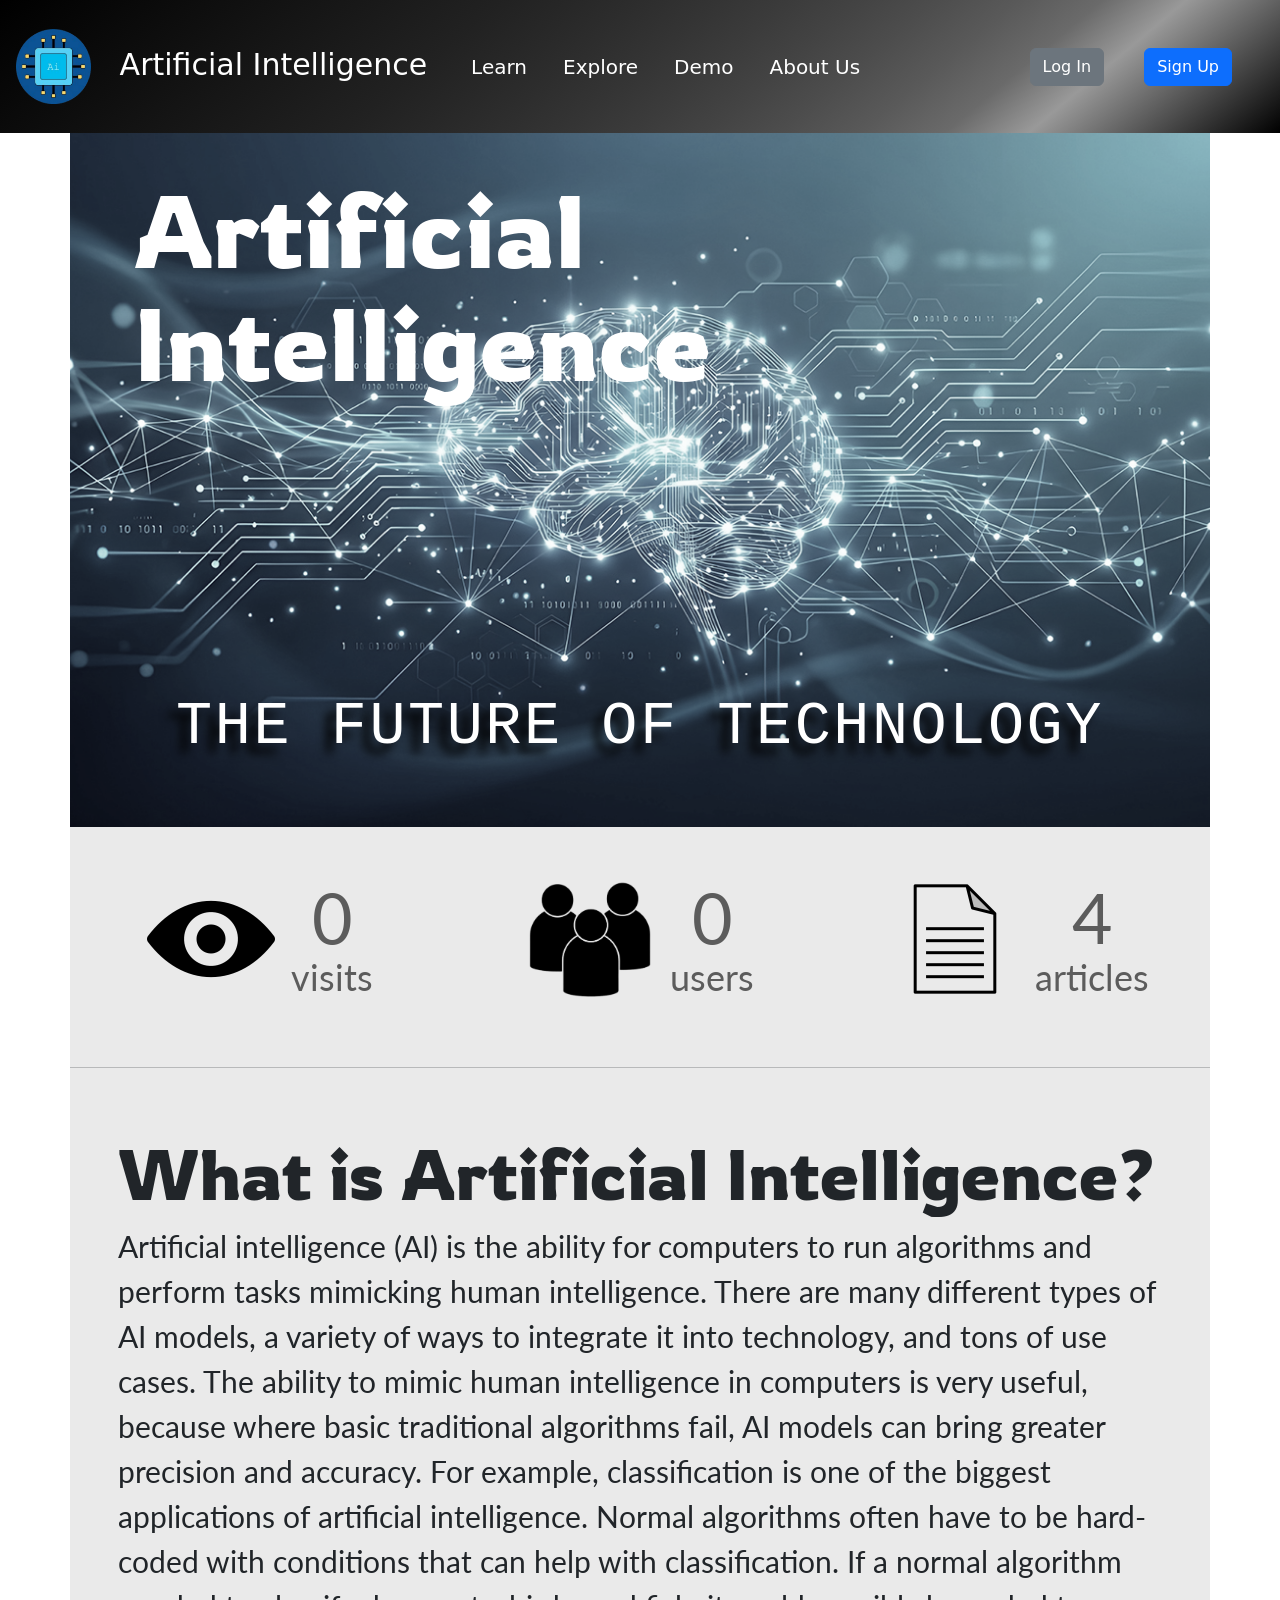
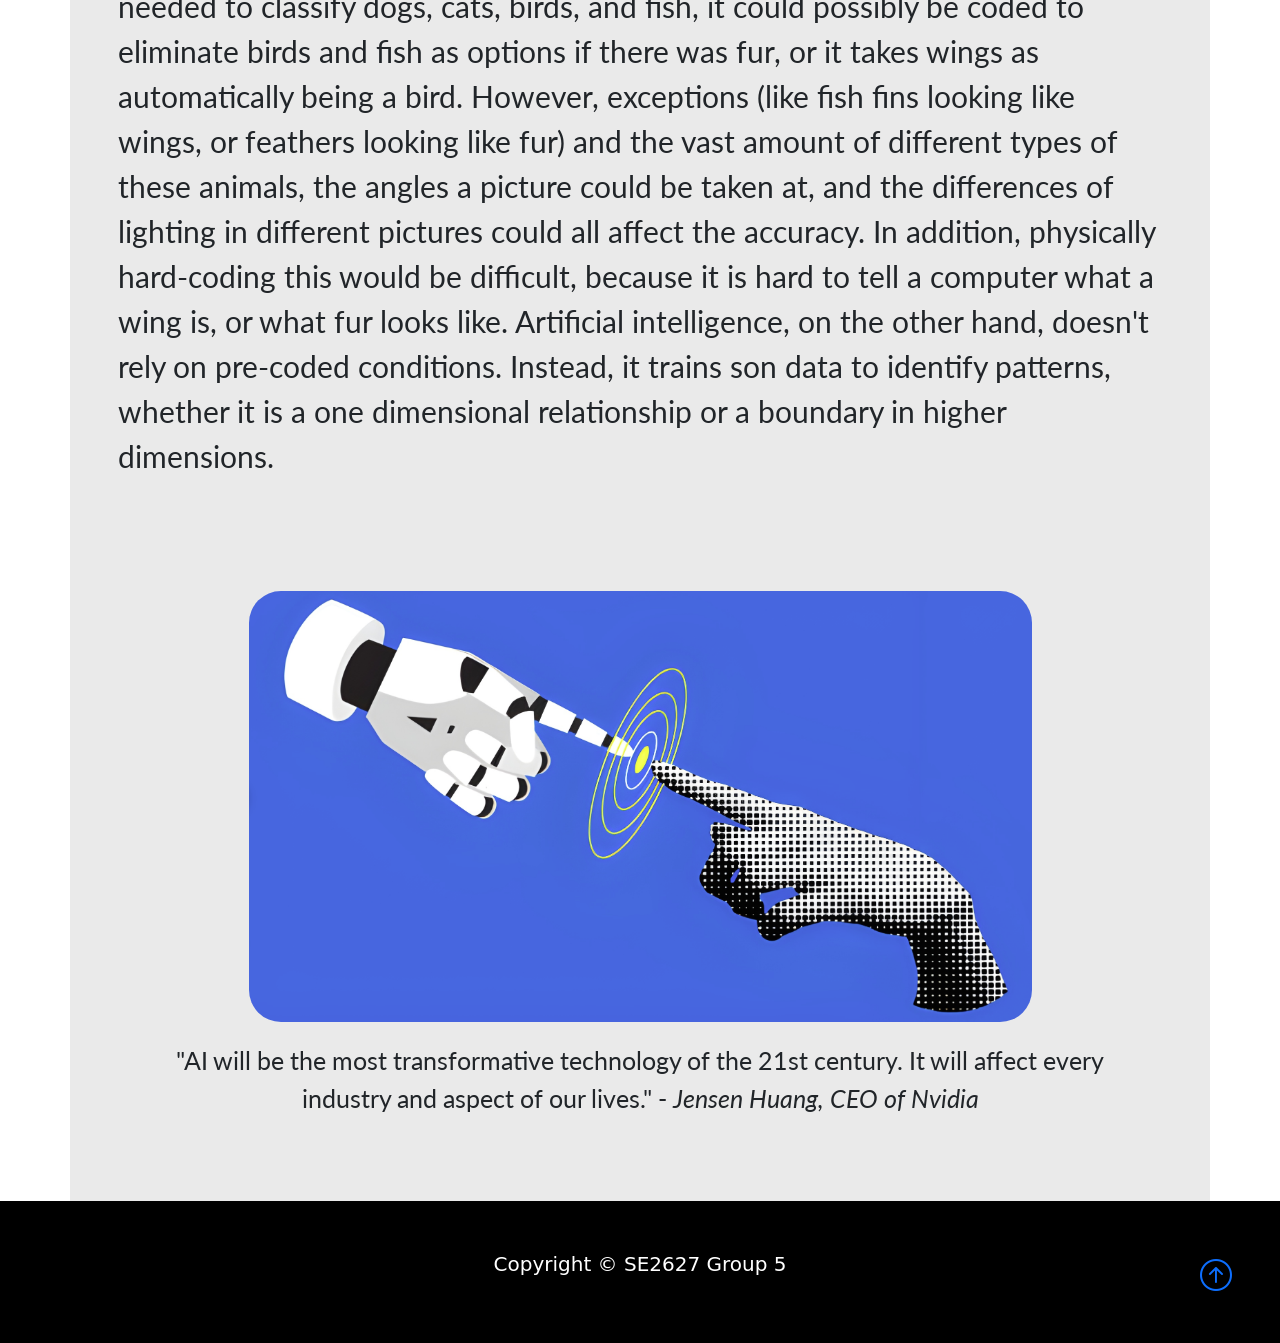
==== commit 9fb8669d: "explore content - updated image & quote for explore.html - fixed some navigation issues" ====
--- a/index.html
+++ b/index.html
@@ -19,7 +19,7 @@
 
 <body>
   <header>
-    <nav class="navbar navbar-expand-lg fixed-top navbar-dark bg-dark">
+    <nav class="navbar navbar-expand-lg fixed-top">
       <div class="container-fluid p-3">
         <a class="navbar-brand text navtitle" href="#">
           <img src="img/logo.png" alt="logo" height="75" />
@@ -98,7 +98,7 @@
               <img src="img/articles.png" alt="Articles" class="stat-icon">
 
               <div class="stat-txt text-center">
-                <span class="articles-amount stat-amount">1</span>
+                <span class="articles-amount stat-amount">4</span>
                 <p class="articles-text stat-label mb-0">articles</p>
               </div>
             </div>
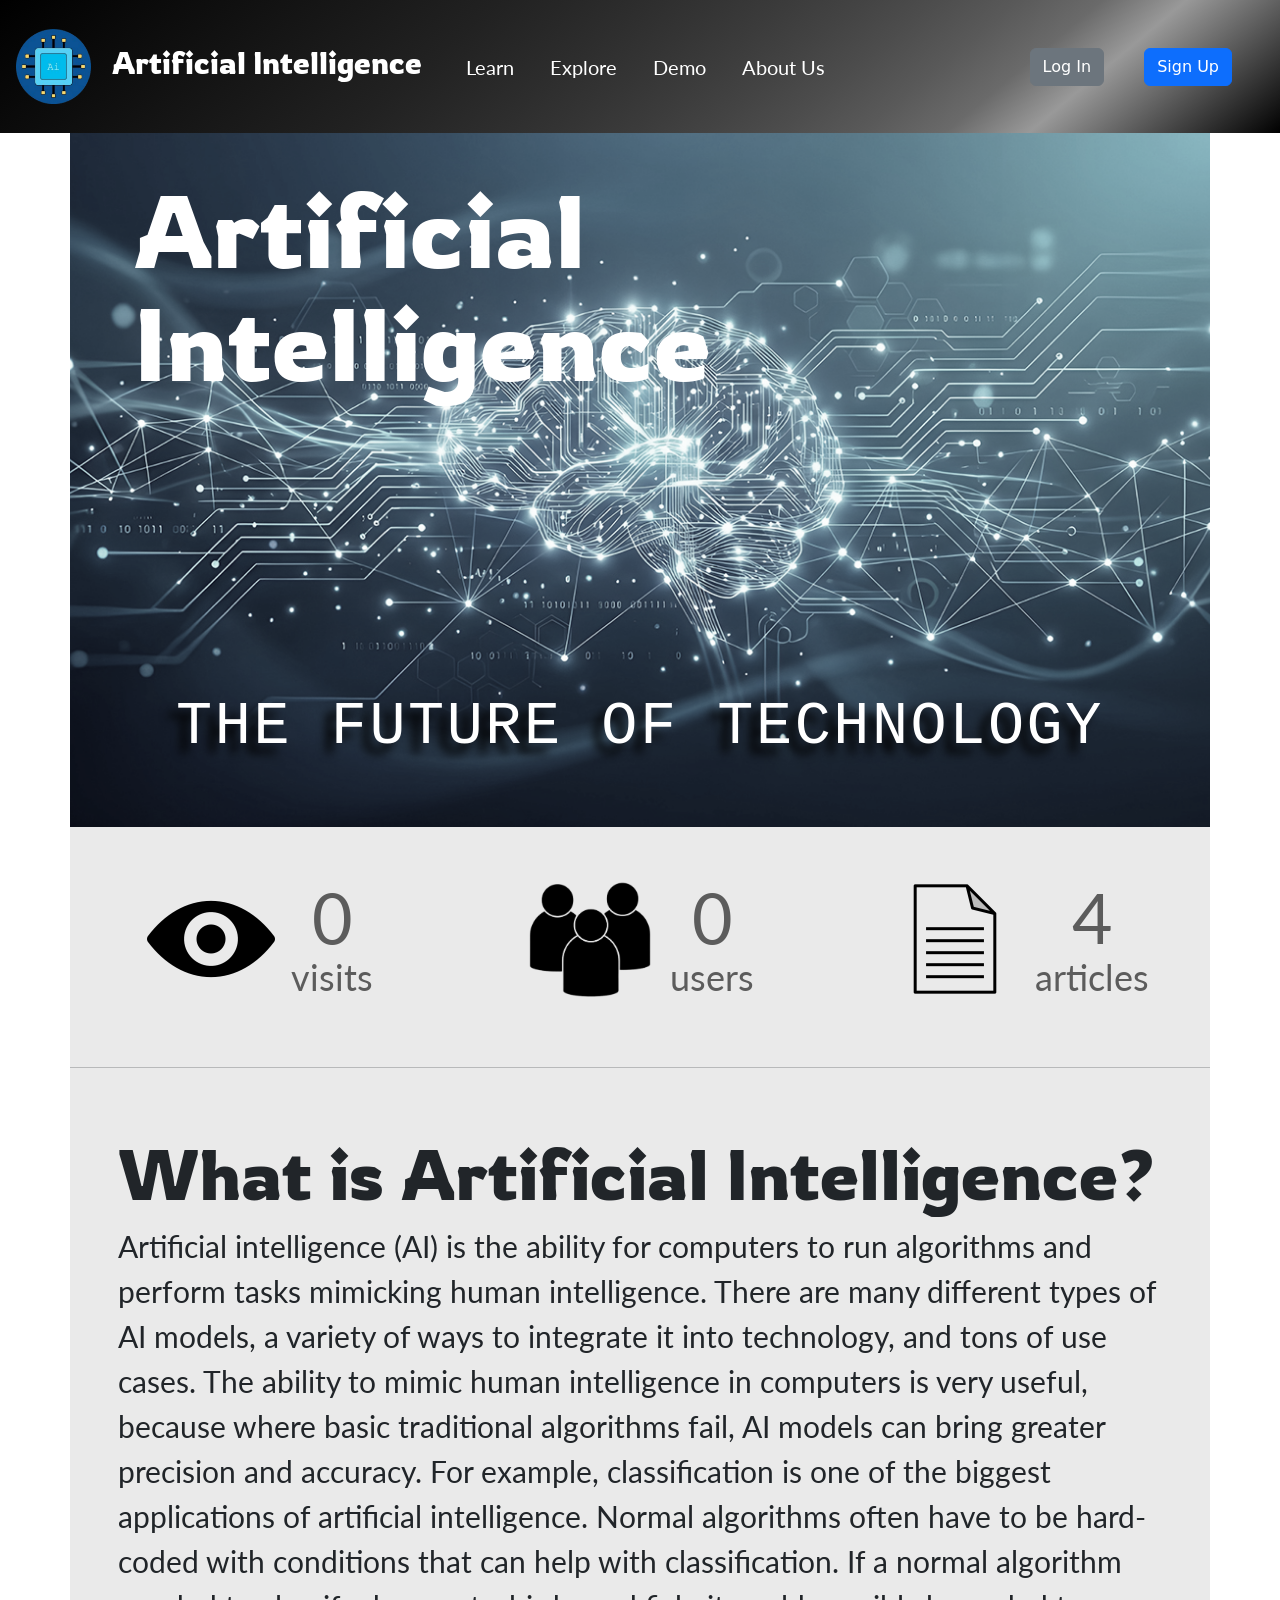
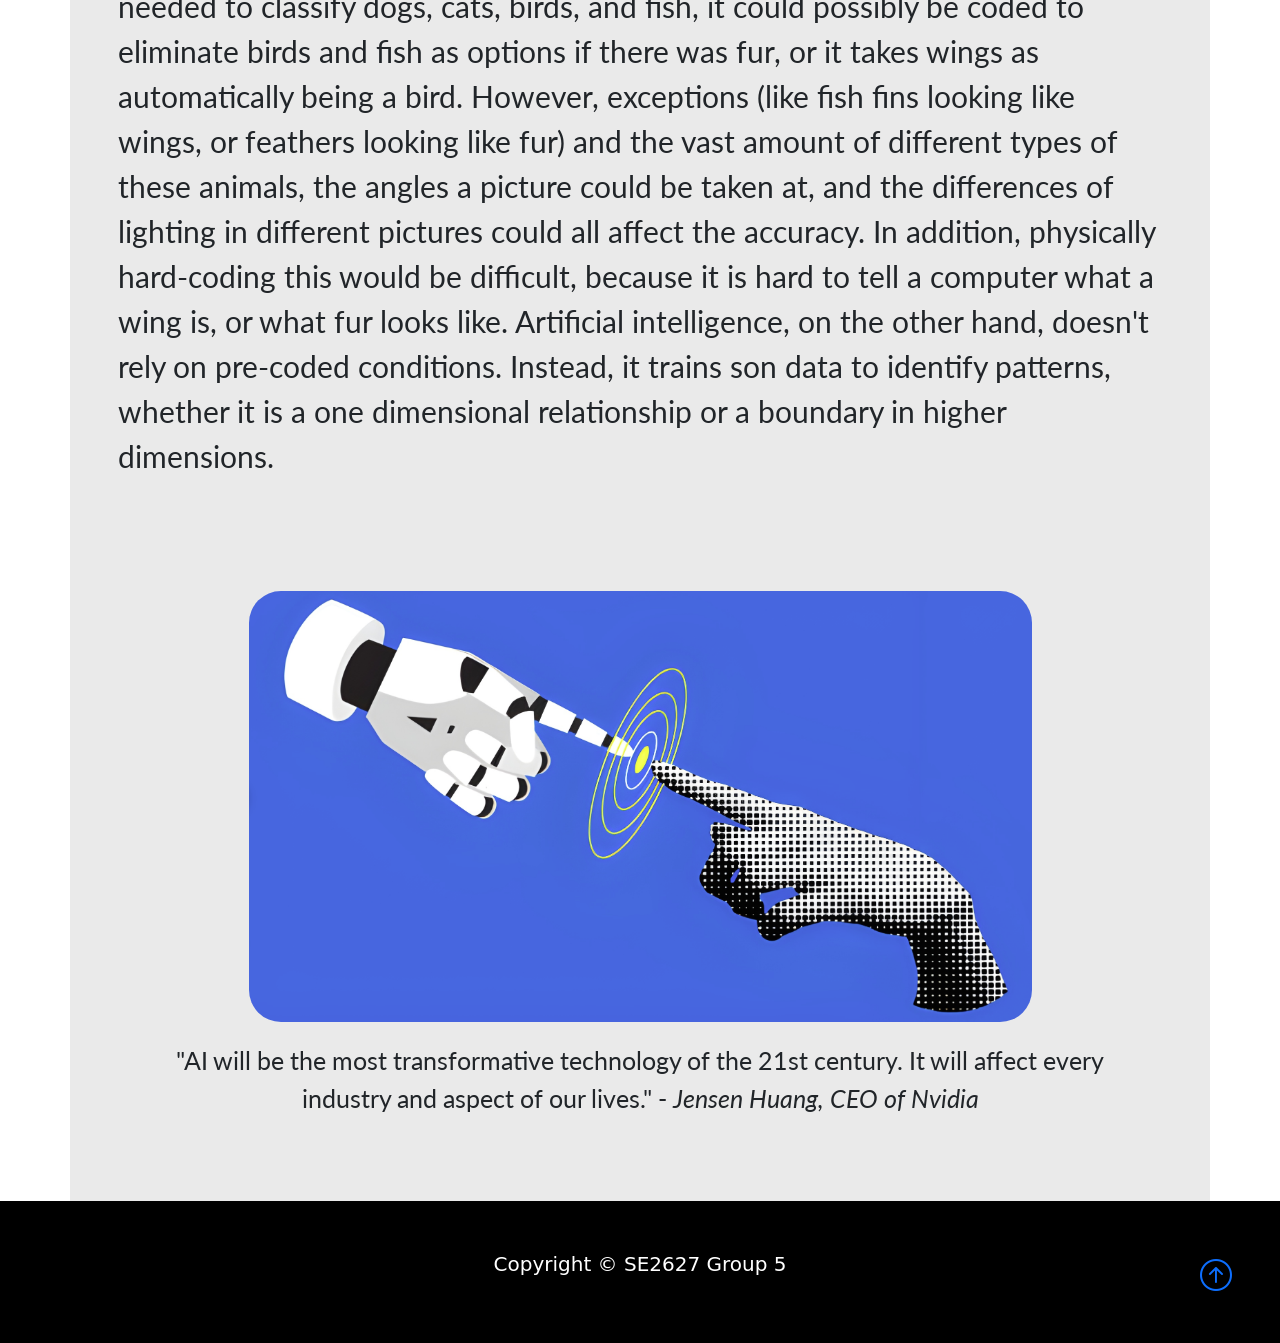
==== commit bed321f4: "learn.html formatting - redid learn.html formatting to look better - adjusted navbar to expand from " ====
--- a/index.html
+++ b/index.html
@@ -19,7 +19,7 @@
 
 <body>
   <header>
-    <nav class="navbar navbar-expand-lg fixed-top">
+    <nav class="navbar navbar-expand-xl fixed-top">
       <div class="container-fluid p-3">
         <a class="navbar-brand text navtitle" href="#">
           <img src="img/logo.png" alt="logo" height="75" />
--- a/styles.css
+++ b/styles.css
@@ -22,6 +22,14 @@
 .navbar .navbar-toggler-icon {
     background-image: url("img/hamburger.png");
     background-size: 200%;
+}
+
+.navtitle {
+    font-family: var(--title-family);
+}
+
+.nav-item {
+    font-family: var(--general-family);
 }
 
 html {
@@ -36,29 +44,35 @@
 
 a.text {
     color: white !important;
-    transition: color 0.7s;
     display: inline-block;
     position: relative;
 }
 
-a.text:hover {
-    color: rgb(188, 188, 188) !important;
-}
-
-a.text::after {
+
+/* Navbar link underline animation */
+.navbar a.nav-link.text {
+    position: relative;
+    display: inline-block;
+}
+
+.navbar a.nav-link.text::after {
     content: '';
+    position: absolute;
     width: 100%;
-    transform: scaleX(0%);
     height: 2px;
     left: 0;
     bottom: 0;
-    background-color: white !important;
-    transition: transform 1s;
-}
-
-a.text:hover::after {
-    transform: scaleX(100%)
-}
+    background-color: white;
+
+    transform: scaleX(0);
+    transform-origin: center;
+    transition: transform 0.3s ease;
+}
+
+.navbar a.nav-link.text:hover::after {
+    transform: scaleX(1);
+}
+
 
 a.navtitle {
     font-size: 30px;
@@ -240,24 +254,71 @@
     padding-top: 4vh;
 }
 
-.code-piece-learn{
+.article-body .code-piece-learn{
     width: 97%;
     margin: auto;
     border: 3px solid #EAEAEA;
     border-radius: 6px;
     position: relative;
-    padding: 0.5rem;
+    padding: 1rem;
     background-color: #F2F2F2;
 }
 
-section.learn .text-piece-learn{
-    width: 97%;
-    margin: auto;
-    border-radius: 3px;
-    position: relative;
-    padding: 0.5rem;
+.article-body .text-piece-learn {
+    width: 100%;
+    max-width: 1000px;
+    margin: 0 auto 1.5rem auto;
+    padding: 0 1rem;
     font-family: var(--general-family);
     font-size: 18px;
+    line-height: 1.8;
+}
+
+.article-body .container-xl h1.subtitle {
+    font-family: var(--title-family);
+    font-size: clamp(2.5rem, 5vw, 4rem);
+    text-align: center;
+    margin-bottom: 2rem;
+}
+
+.article-body .container-xl h2 {
+    max-width: 1000px;
+    margin: 2.5rem auto 1rem auto;
+    padding: 0 1rem;
+    font-family: var(--title-family);
+}
+
+.article-body .container-xl h3 {
+    max-width: 1000px;
+    margin: 1.5rem auto 0.75rem auto;
+    padding: 0 1rem;
+    font-family: var(--title-family);
+    font-size: 1.5rem;
+    text-align: left;
+}
+
+.article-body .container-xl img.img-fluid {
+    display: block;
+    max-width: 100%;
+    height: auto;
+    max-height: 450px;
+    object-fit: contain;
+    margin: 2rem auto;
+}
+
+@media (max-width: 576px) {
+    .article-body .text-piece-learn {
+        font-size: 16px;
+        line-height: 1.7;
+    }
+
+    .article-body .container-xl {
+        padding-top: 120px;
+    }
+
+    .article-body .container-xl h2 {
+        font-size: 1.5rem;
+    }
 }
 
 div.card {
@@ -272,19 +333,25 @@
     transform: rotate(5deg);
 }
 section.learn .row {
-    padding-top: 200px;
+    margin-top: 60px;
+    padding-top: 80px;
 }
 
 section.learn a.button {
     font-family: var(--general-family);
-    font-size: 20px;
+    font-size: 50px;
     background-color: white;
     color: #1C3361;
     border-radius: 5px;
     padding: 0.5rem 1rem;
     transition: background-color 0.5s, color 0.5s;
     margin: 200px auto;
+    text-decoration: none;
     position: relative;
+}
+
+#learn {
+    scroll-margin-top: 190px;
 }
 
 .demo-section {
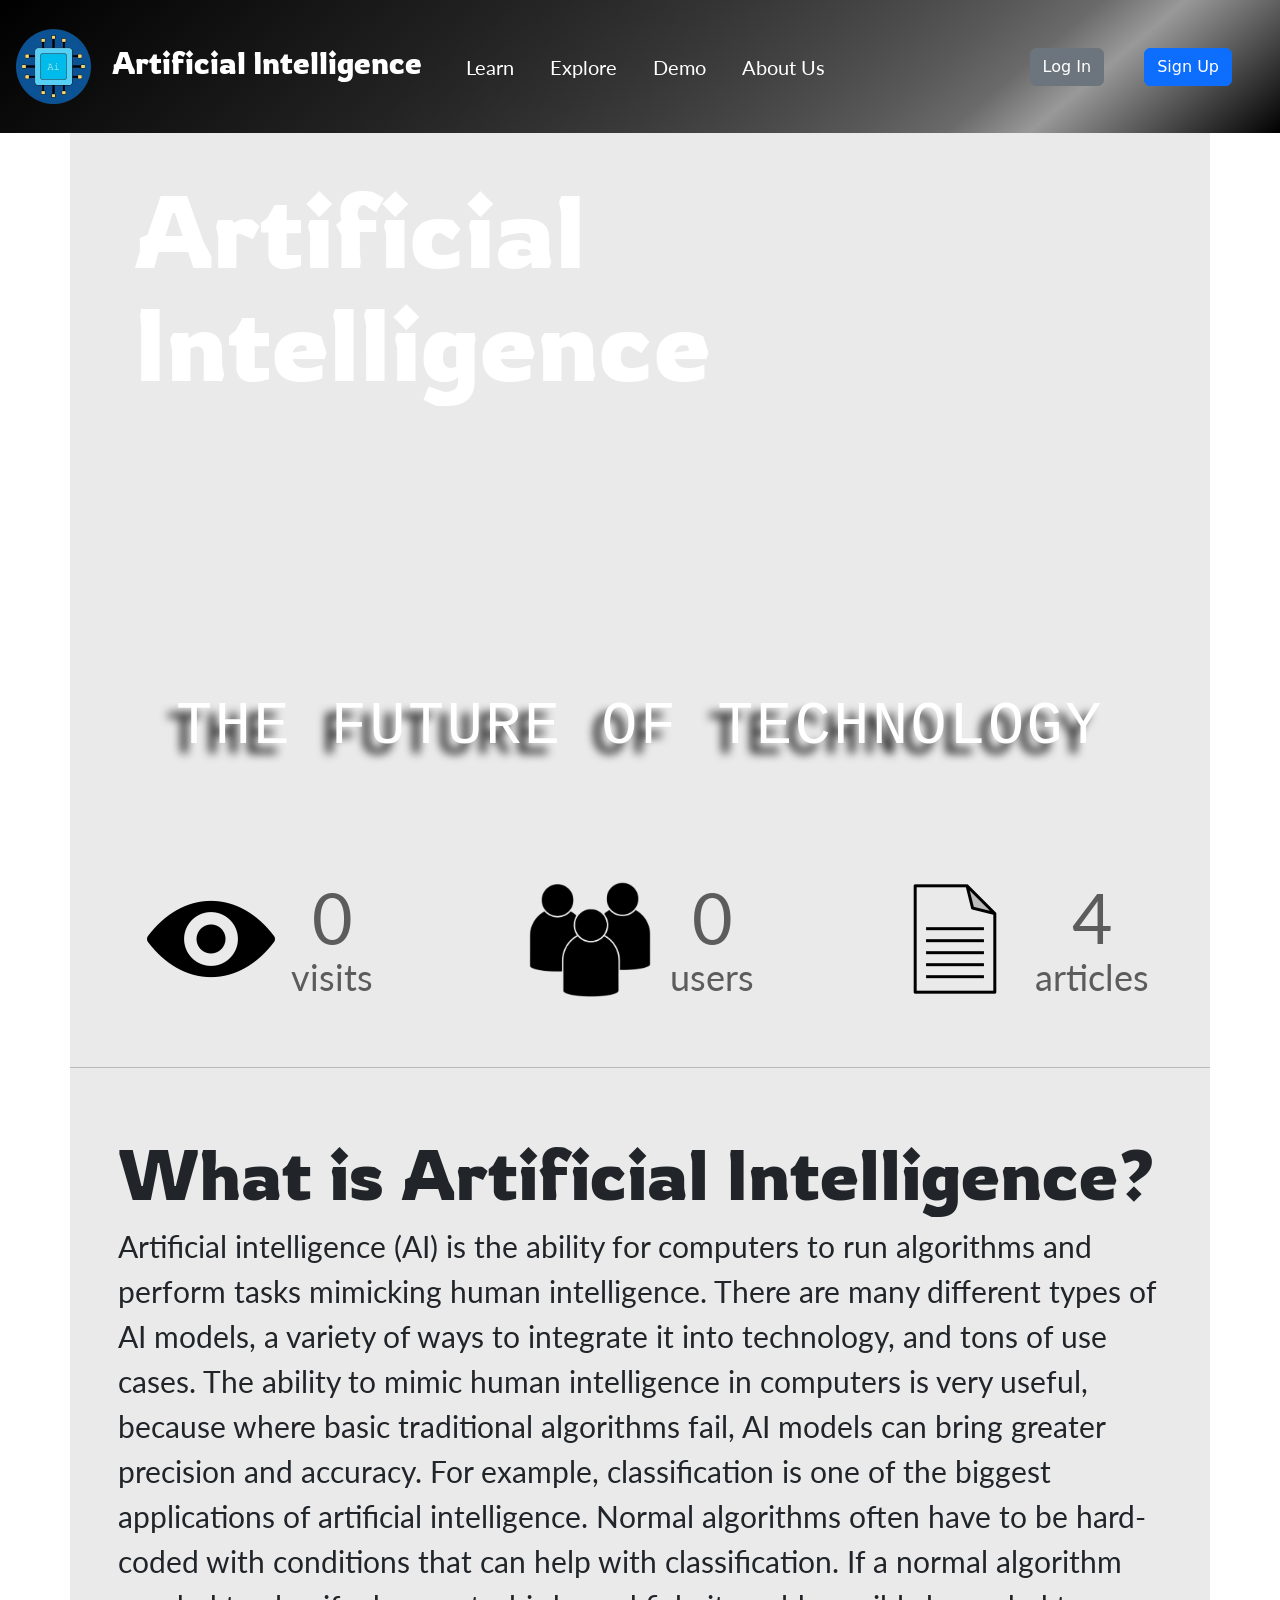
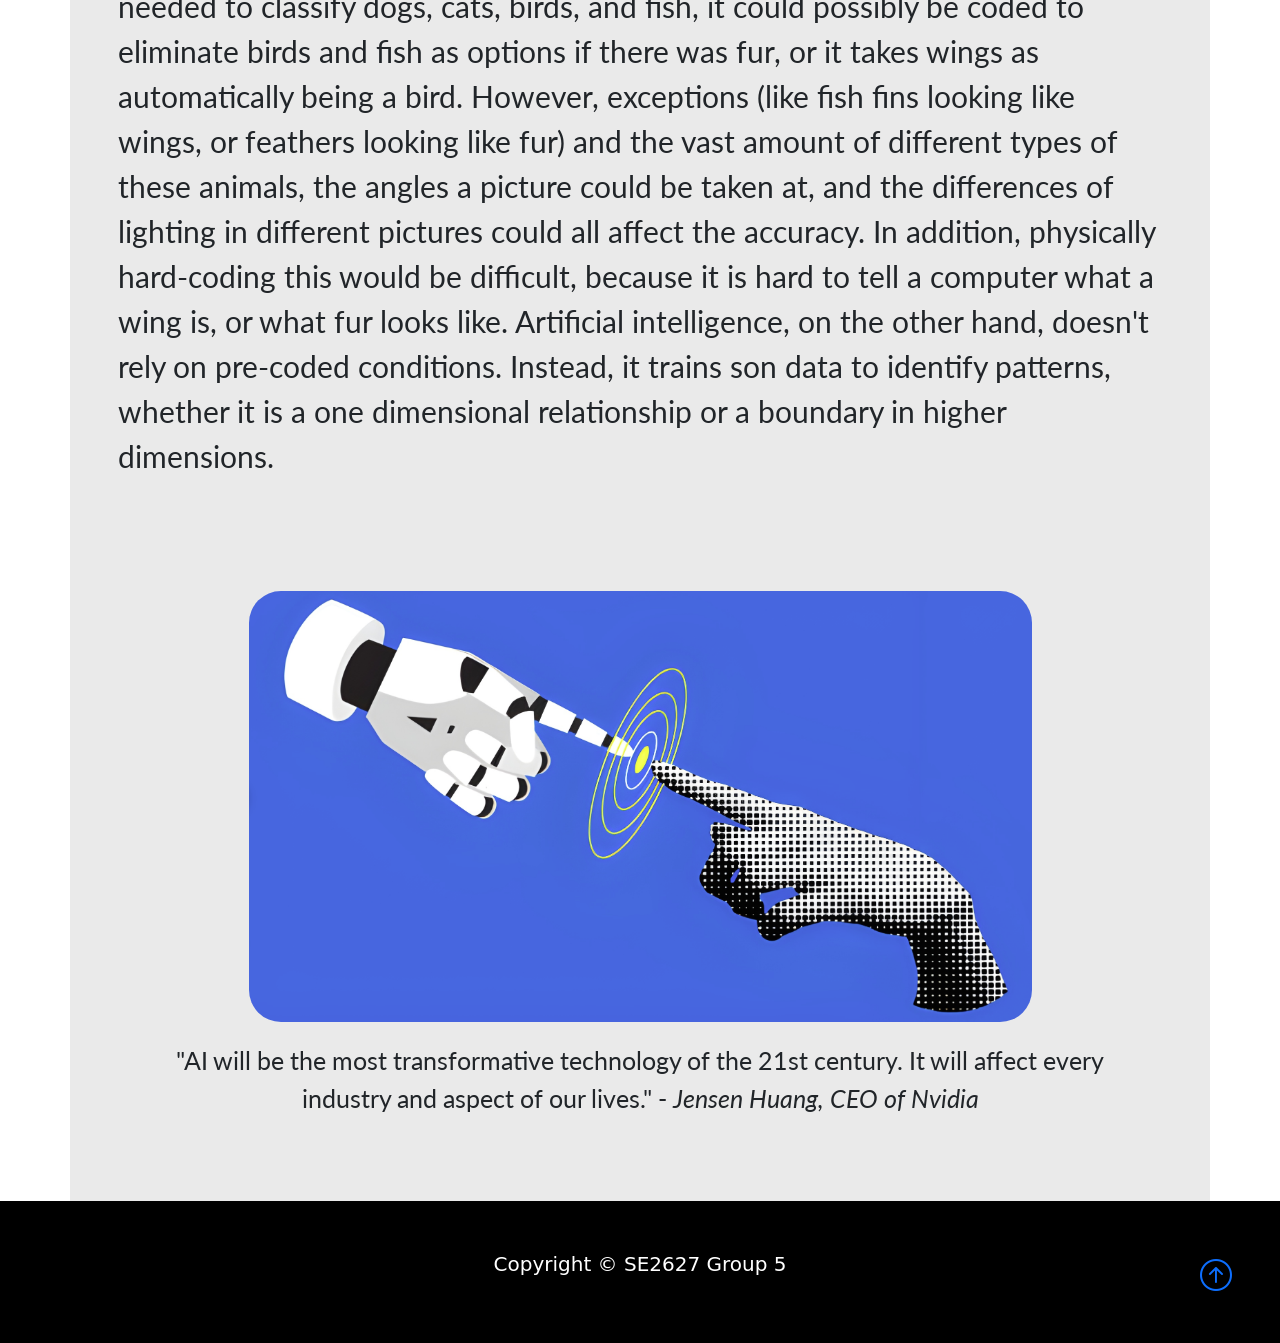
==== commit 7bc22012: "relocate css file - styles.css placed in css folder - link elements changed to accommodate relocatio" ====
--- a/index.html
+++ b/index.html
@@ -5,7 +5,7 @@
   <meta charset="UTF-8" />
   <meta name="viewport" content="width=device-width, initial-scale=1.0" />
   <title>Artificial Intelligence</title>
-  <link rel="stylesheet" href="styles.css" />
+  <link rel="stylesheet" href="css/styles.css" />
   <link href="https://cdn.jsdelivr.net/npm/bootstrap@5.3.8/dist/css/bootstrap.min.css" rel="stylesheet"
     integrity="sha384-sRIl4kxILFvY47J16cr9ZwB07vP4J8+LH7qKQnuqkuIAvNWLzeN8tE5YBujZqJLB" crossorigin="anonymous" />
   <link rel="stylesheet" href="https://cdn.jsdelivr.net/npm/bootstrap-icons@1.13.1/font/bootstrap-icons.min.css" />
@@ -58,14 +58,15 @@
   </header>
   <div class="container-xl">
     <section class="head-title">
+      <!-- Hero Section -->
       <div class="hero-content">
         <h1 class="title-text">Artificial Intelligence</h1>
         <p class="subtitle-text text-center">THE FUTURE OF TECHNOLOGY</p>
       </div>
     </section>
 
-    <!-- Statistics section -->
     <section class="stats py-4 py-md-5">
+      <!-- Statistics section -->
       <div class="container-fluid">
         <div class="row align-items-center g-4">
 
--- a/css/styles.css
+++ b/css/styles.css
@@ -0,0 +1,490 @@
+/* Imports */
+@import url('https://fonts.googleapis.com/css2?family=Lato:ital,wght@0,100;0,300;0,400;0,700;0,900;1,100;1,300;1,400;1,700;1,900&family=Rowdies:wght@300;400;700&display=swap');
+
+/* Variables */
+:root {
+    --title-family: 'Rowdies', sans-serif;
+    --general-family: 'Lato', sans-serif;
+}
+
+/* Styles */
+
+.nav-btn-format {
+    margin-right: 2rem;
+    margin-left: 0.5rem;
+}
+
+nav {
+    background-image: linear-gradient(320deg, #000, #999, 35%, #000);
+}
+
+.navbar .navbar-toggler {
+    border-color: white;
+}
+
+.navbar .navbar-toggler-icon {
+    background-image: url("img/hamburger.png");
+    background-size: 200%;
+}
+
+.navtitle {
+    font-family: var(--title-family);
+}
+
+.nav-item {
+    font-family: var(--general-family);
+}
+
+html {
+    background-color: #FFFFFF;
+}
+
+div.container-xl {
+    background-color: #EAEAEA !important;
+    --bs-gutter-x: 0;
+    margin-top: 110px;
+}
+
+a.text {
+    color: white !important;
+    display: inline-block;
+    position: relative;
+}
+
+
+/* Navbar link underline animation */
+.navbar a.nav-link.text {
+    position: relative;
+    display: inline-block;
+}
+
+.navbar a.nav-link.text::after {
+    content: '';
+    position: absolute;
+    width: 100%;
+    height: 2px;
+    left: 0;
+    bottom: 0;
+    background-color: white;
+
+    transform: scaleX(0);
+    transform-origin: center;
+    transition: transform 0.3s ease;
+}
+
+.navbar a.nav-link.text:hover::after {
+    transform: scaleX(1);
+}
+
+
+a.navtitle {
+    font-size: 30px;
+}
+
+li.nav-item {
+    margin-left: 20px;
+    font-size: 20px;
+}
+
+h1.main {
+    font-family: var(--title-family);
+    font-size: 7vw;
+    justify-self: center;
+    margin-top: 3rem;
+}
+
+h1.subtitle {
+    font-family: var(--title-family);
+    font-size: 70px;
+}
+
+p.subtext {
+    font-family: var(--general-family);
+    font-size: 30px;
+}
+
+figcaption {
+    font-family: var(--general-family);
+    font-size: 25px;
+    padding: 20px;
+}
+
+footer {
+    background-color: #000;
+}
+
+p.footing {
+    color: white;
+}
+
+section.learn-title {
+    background-color: #1C3361;
+    background-size: 100%;
+    background-position: left center;
+}
+
+section.head-title {
+    min-height: clamp(400px, 56vw, 820px);
+    background-image: url("img/header.png");
+    background-size: cover;
+    width: 100%;
+    background-position: center;
+    background-repeat: no-repeat;
+    filter: grayscale(75%);
+    display: flex;
+    padding: clamp(1.5rem, 5vw, 5rem);
+    overflow: hidden;
+}
+
+section.head-title .title-text {
+    font-family: var(--title-family);
+    font-size: clamp(3.2rem, 8vw, 8rem);
+    font-weight: 500;
+    line-height: 1.1;
+    max-width: 85%;
+    overflow-wrap: break-word;
+    color: white;
+}
+
+section.head-title p.subtitle-text {
+    font-family: 'Courier New', Courier, monospace;
+    font-size: clamp(1rem, 4.7vw, 4.5rem);
+    color: white;
+    line-height: 1.2;
+    letter-spacing: clamp(0.02em, 0.2vw, 0.08em);
+    text-shadow: -10px 10px 10px rgb(0, 0, 0);
+    text-align: center;
+    overflow-wrap: anywhere;
+}
+
+
+section.head-title .hero-content {
+    flex: 1;
+    display: flex;
+    flex-direction: column;
+    justify-content: space-between;
+    gap: 2rem;
+    min-height: 0;
+}
+
+
+@media (max-width: 576px) {
+    section.head-title {
+        min-height: 420px;
+        padding: 1.25rem;
+    }
+
+    section.head-title .title-text {
+        font-size: clamp(3rem, 11vw, 4.5rem);
+        max-width: 100%;
+        line-height: 1.05;
+    }
+
+    section.head-title p.subtitle-text {
+        font-size: clamp(1.1rem, 5vw, 1.8rem);
+        line-height: 1.3;
+        letter-spacing: 0.04em;
+    }
+
+    section.head-title .hero-content {
+        gap: 1.5rem;
+    }
+}
+
+
+section.head-title .title-text {
+    margin: 0;
+}
+
+section.head-title p.subtitle-text {
+    margin: 0;
+    padding: 0;
+}
+
+
+section.stats {
+    color: #5c5c5c;
+}
+
+section.stats .stat-icon {
+    width: clamp(65px, 10vw, 140px);
+    height: auto;
+    flex-shrink: 0;
+    object-fit: contain;
+}
+
+section.stats .stat-amount {
+    display: block;
+    font-family: var(--general-family);
+    font-size: clamp(3rem, 5.5vw, 7rem);
+    font-weight: 400;
+    line-height: 1.1;
+}
+
+section.stats .stat-label {
+    font-family: var(--general-family);
+    font-size: clamp(1.25rem, 2.8vw, 3rem);
+    line-height: 1.2;
+}
+
+section.carousel {
+    max-width: 90%;
+    height: auto;
+    margin: 4.5rem auto 4.5rem auto;
+}
+
+.carousel-control-prev:hover, .carousel-control-next:hover {
+    background-color:rgba(188, 188, 188, 0.2) !important;
+}
+
+.carousel-control-prev-icon, .carousel-control-next-icon {
+    background-color:rgb(0, 0, 0) !important;
+    border-radius: 9px;
+}
+
+section.learn p.title-text {
+    font-family: var(--title-family);
+    font-size: 7.5vw;
+    text-align: center;
+    color: white;
+}
+
+section.learn p.subtitle-text {
+    font-family: 'Courier New', Courier, monospace;
+    font-size: 3vw;
+    color: white;
+    text-shadow: -10px 10px 10px rgb(0, 0, 0);
+    padding-top: 4vh;
+}
+
+.h2-text {
+    margin-left: 10px;
+}
+
+.article-body .code-piece-learn{
+    width: 80%;
+    margin: auto;
+    border: 3px solid #EAEAEA;
+    max-width: 1000px;
+    border-radius: 6px;
+    position: relative;
+    padding: 1rem;
+    background-color: #F2F2F2;
+}
+
+.article-body .text-piece-learn {
+    width: 100%;
+    max-width: 1000px;
+    margin: 0 auto 1.5rem auto;
+    padding: 0 1rem;
+    font-family: var(--general-family);
+    font-size: 18px;
+    line-height: 1.8;
+}
+
+.article-body .container-xl h1.subtitle {
+    font-family: var(--title-family);
+    font-size: clamp(2.5rem, 5vw, 4rem);
+    text-align: center;
+    margin-bottom: 2rem;
+}
+
+.article-body .container-xl h2 {
+    max-width: 1000px;
+    margin: 2.5rem auto 1rem auto;
+    padding: 0 1rem;
+    font-family: var(--title-family);
+}
+
+.article-body .container-xl h3 {
+    max-width: 1000px;
+    margin: 1.5rem auto 0.75rem auto;
+    padding: 0 1rem;
+    font-family: var(--title-family);
+    font-size: 1.5rem;
+    text-align: left;
+}
+
+.article-body .container-xl img.img-fluid {
+    display: block;
+    max-width: 100%;
+    height: auto;
+    max-height: 450px;
+    object-fit: contain;
+    margin: 2rem auto;
+}
+
+@media (max-width: 576px) {
+    .article-body .text-piece-learn {
+        font-size: 16px;
+        line-height: 1.7;
+    }
+
+    .article-body .container-xl {
+        padding-top: 120px;
+    }
+
+    .article-body .container-xl h2 {
+        font-size: 1.5rem;
+    }
+}
+
+div.card {
+    transition: transform 0.5s cubic-bezier(0.175, 0.885, 0.32, 1.875) 0s;
+    margin: 1rem 1rem 10rem 1rem;
+    max-width: 30rem;
+    height: auto;
+    justify-self: center;
+}
+
+div.card:hover {
+    transform: rotate(5deg);
+}
+
+.card-title {
+    font-family: var(--title-family);
+}
+.card-text {
+    font-family: var(--general-family);
+}
+
+section.learn .row {
+    margin-top: 60px;
+    padding-top: 80px;
+}
+
+section.learn a.button {
+    font-family: var(--general-family);
+    font-size: 50px;
+    background-color: white;
+    color: #1C3361;
+    border-radius: 5px;
+    padding: 0.5rem 1rem;
+    transition: background-color 0.5s, color 0.5s;
+    margin: 200px auto;
+    text-decoration: none;
+    position: relative;
+}
+
+#learn {
+    scroll-margin-top: 190px;
+}
+
+.demo-section {
+    display: grid;
+    grid-template-columns: repeat(auto-fit, minmax(350px, 1fr));
+    gap: 3rem;
+    padding-bottom: 5rem;
+}
+
+.demo-card {
+    background: white;
+    border-radius: 12px;
+    padding: 2rem;
+    box-shadow: 0 0 20px rgba(0, 0, 0, 0.15);
+    text-align: center;
+    transition: transform 0.4s ease;
+}
+
+.demo-card:hover {
+    transform: translateY(-10px);
+}
+
+.demo-title {
+    font-family: var(--title-family);
+    font-size: 2rem;
+    margin-bottom: 1.5rem;
+}
+
+.upload-box {
+    border: 2px dashed #999;
+    padding: 1.5rem;
+    border-radius: 10px;
+    margin-bottom: 2rem;
+}
+
+.upload-label {
+    font-family: var(--general-family);
+    font-size: 1.2rem;
+    display: block;
+    margin-bottom: 0.5rem;
+}
+
+.upload-input {
+    width: 100%;
+}
+
+.nn-visual {
+    display: flex;
+    justify-content: center;
+    gap: 1rem;
+    margin: 2rem 0;
+}
+
+.result-text {
+    font-family: var(--general-family);
+    font-size: 1.3rem;
+    margin-top: 1rem;
+}
+
+.run-btn {
+    margin-top: 1.5rem;
+    padding: 0.7rem 1.5rem;
+    font-size: 1.2rem;
+    font-family: var(--general-family);
+    border: none;
+    border-radius: 6px;
+    background-color: #1C3361;
+    color: white;
+    transition: background-color 0.4s;
+}
+
+.run-btn:hover {
+    background-color: #314f8f;
+}
+
+.nn-container {
+    opacity: 0.3;
+    transition: opacity 0.5s ease;
+}
+
+.nn-visual {
+    display: flex;
+    justify-content: center;
+    align-items: center;
+    gap: 3rem;
+    margin: 2rem 0;
+    position: relative;
+}
+
+.nn-visual::before {
+    content: '';
+    position: absolute;
+    top: 50%;
+    left: 5%;
+    width: 90%;
+    height: 2px;
+    background: rgba(0,0,0,0.15);
+}
+
+.layer {
+    display: flex;
+    flex-direction: column;
+    gap: 0.7rem;
+}
+
+.node {
+    width: 22px;
+    height: 22px;
+    border-radius: 50%;
+    background: #ccc;
+    opacity: 0.4;
+}
+
+figure.text-center img {
+    border-radius: 15px;
+}
+
+figure.br-none img {
+    border-radius: 0 !important;
+}
